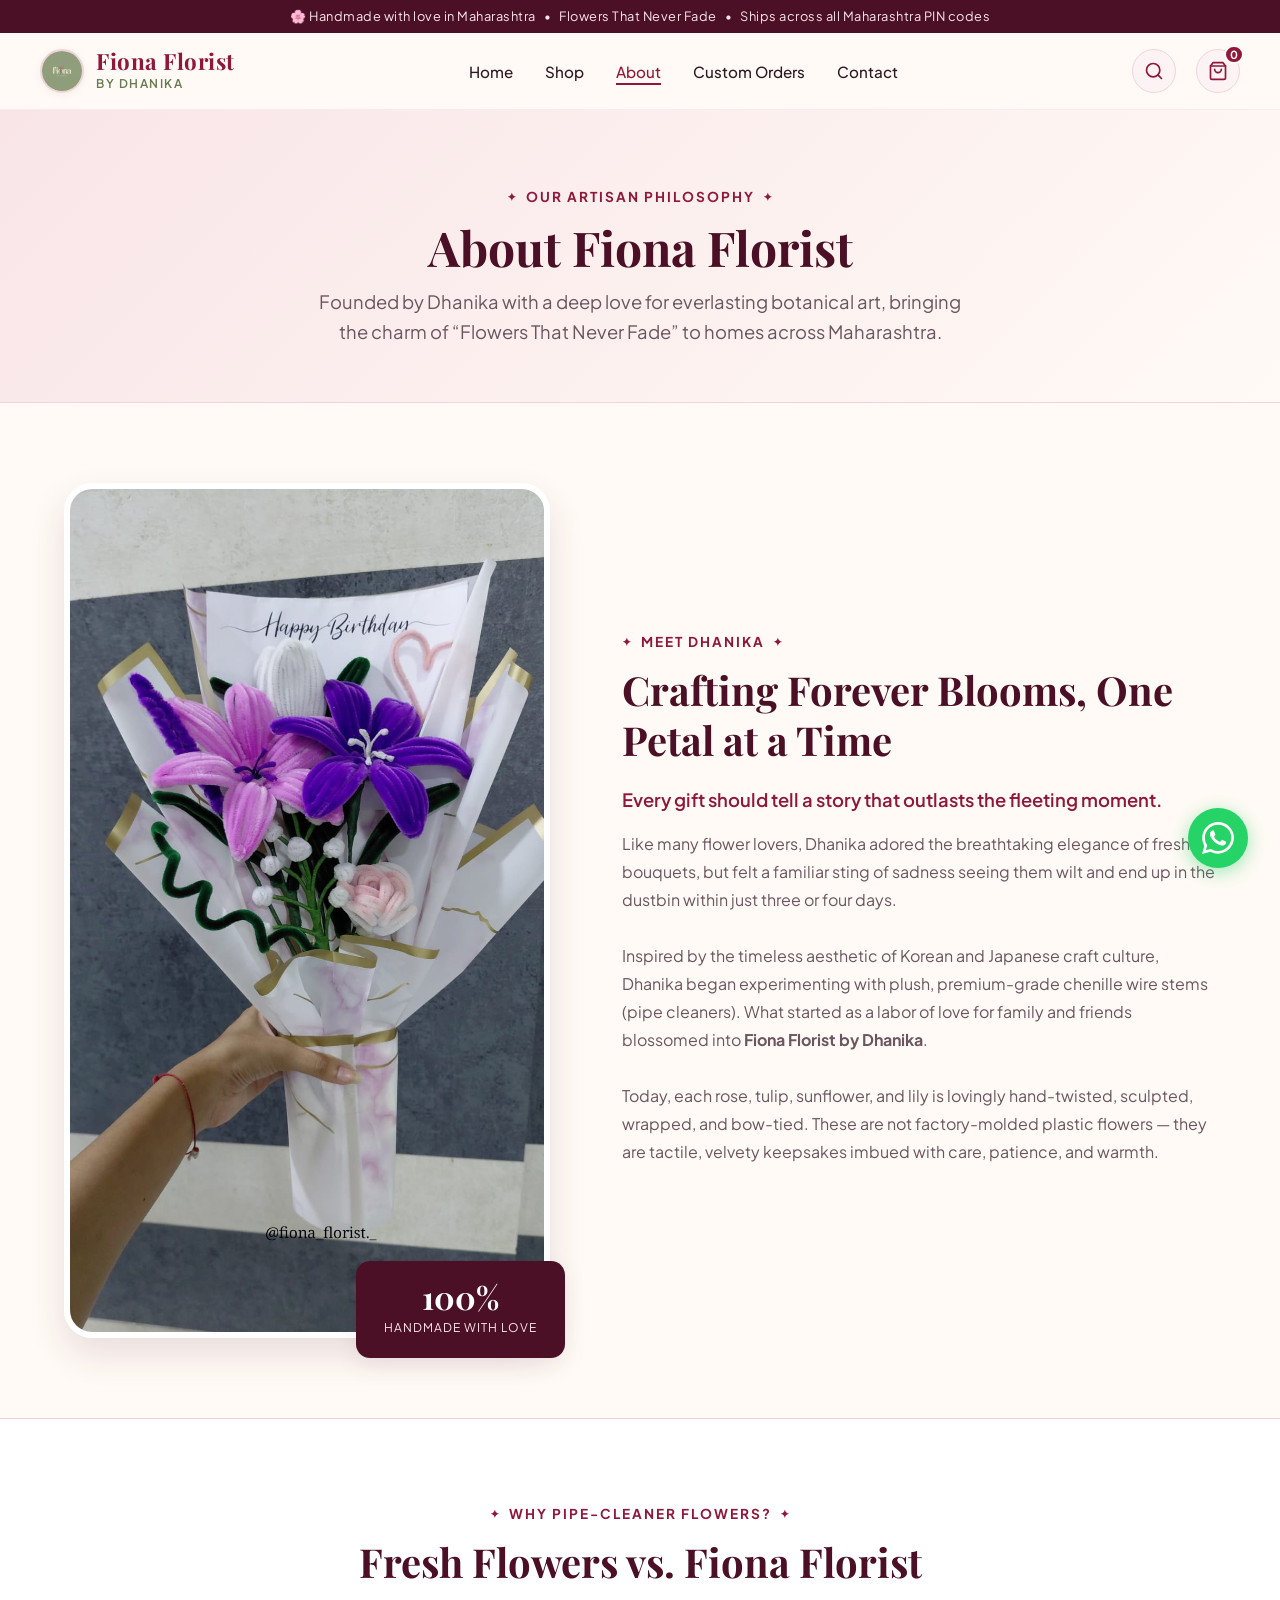
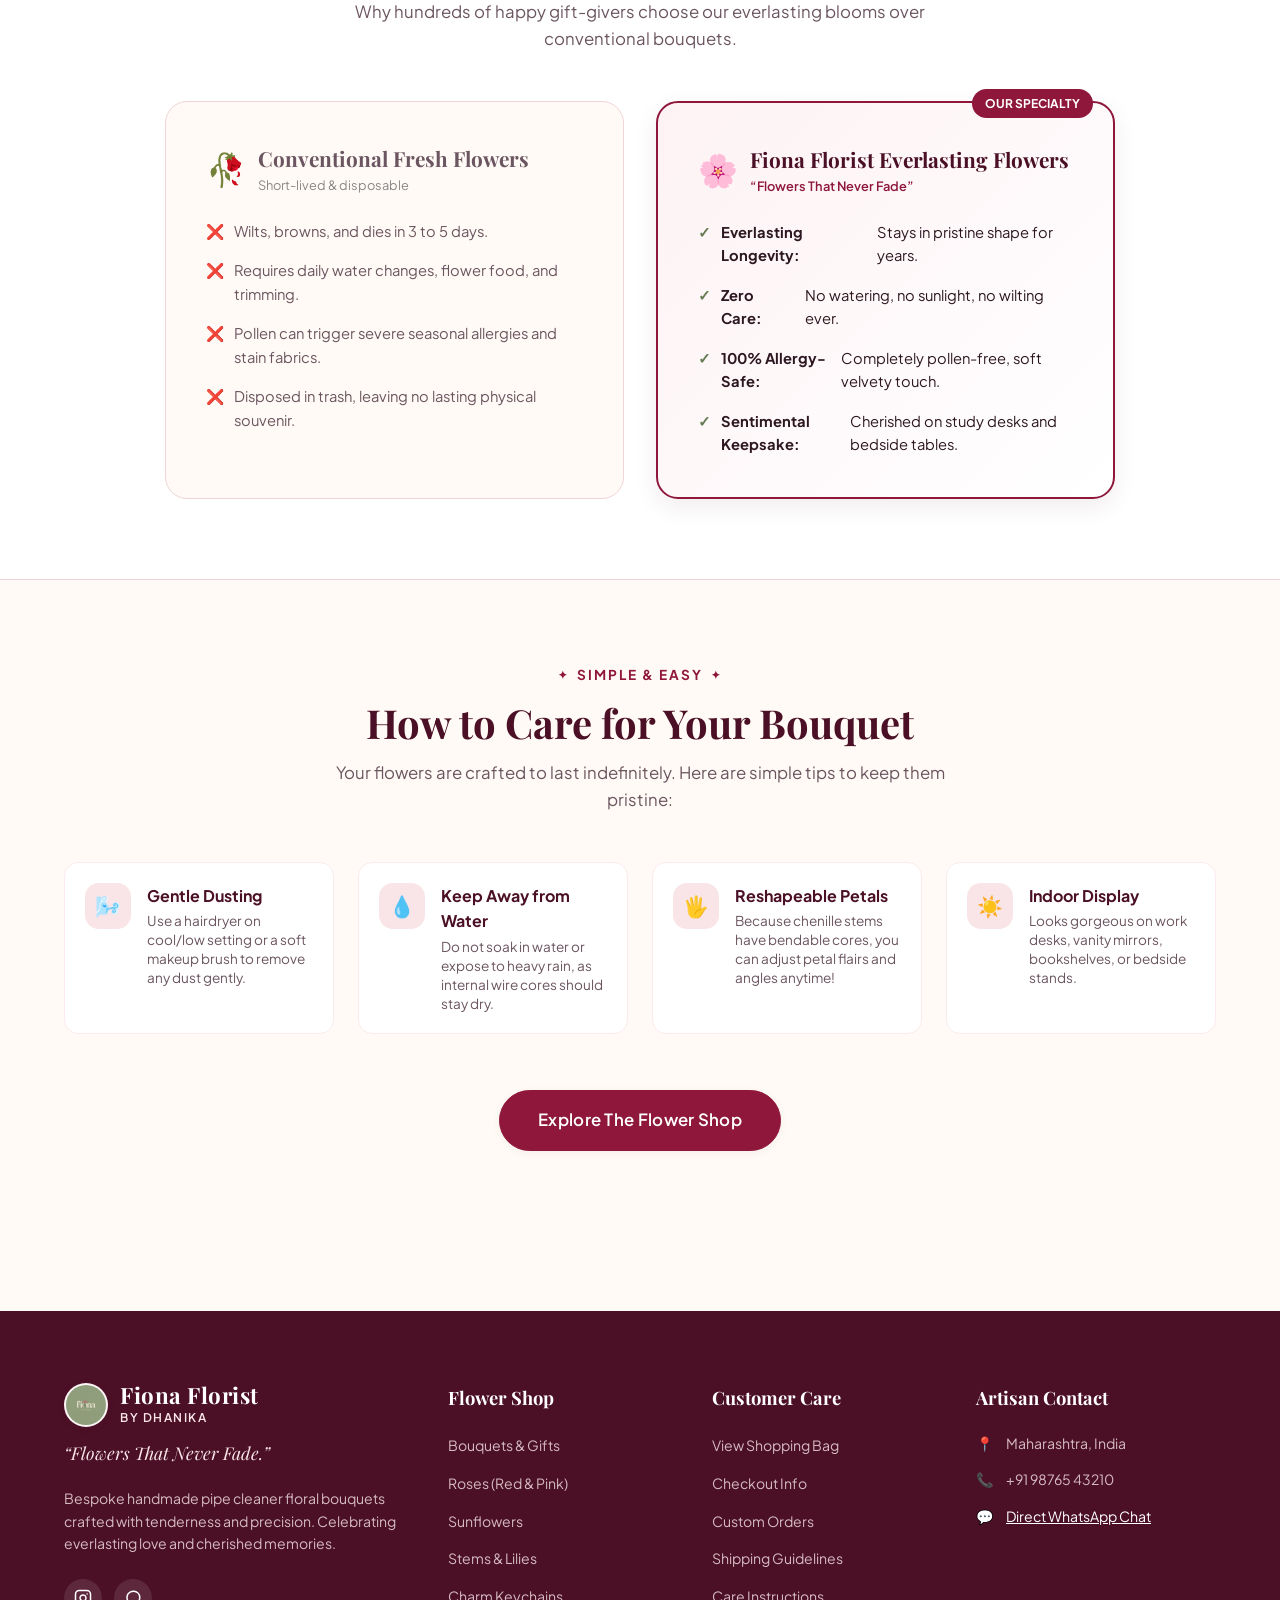
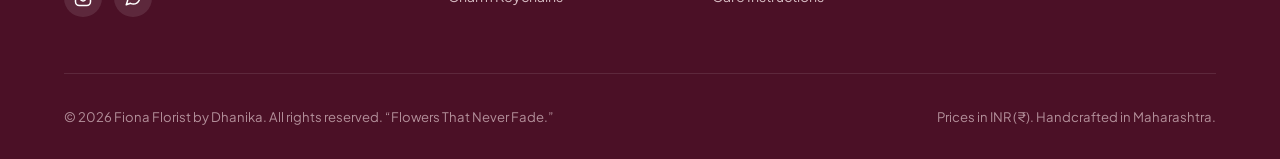
==== about.html @ 1ec7aa3e "first commit" ====
<!DOCTYPE html>
<html lang="en">
<head>
  <meta charset="UTF-8">
  <meta name="viewport" content="width=device-width, initial-scale=1.0">
  <title>About Fiona Florist by Dhanika — “Flowers That Never Fade”</title>
  <meta name="description" content="Discover the story of Dhanika and Fiona Florist. Handcrafting everlasting pipe-cleaner flowers and bouquets with love and artisanal care in Maharashtra.">
  <link rel="stylesheet" href="css/style.css">
  <link rel="stylesheet" href="css/responsive.css">
  <link rel="icon" type="image/jpeg" href="assets/logo/logo.jpeg">
</head>
<body>

  <!-- Top Announcement Bar -->
  <div class="top-announcement">
    <span>🌸 Handmade with love in Maharashtra</span>
    <span>•</span>
    <span>Flowers That Never Fade</span>
    <span>•</span>
    <span>Ships across all Maharashtra PIN codes</span>
  </div>

  <!-- Navbar -->
  <header class="navbar-wrapper">
    <div class="container navbar">
      <a href="index.html" class="logo">
        <img src="assets/logo/logo.jpeg" alt="Fiona Florist by Dhanika Logo" class="logo-img">
        <div class="logo-text">
          <span class="brand-name">Fiona Florist</span>
          <span class="brand-by">by Dhanika</span>
        </div>
      </a>

      <!-- Desktop Nav Links -->
      <nav>
        <ul class="nav-links">
          <li><a href="index.html" class="nav-link">Home</a></li>
          <li><a href="shop.html" class="nav-link">Shop</a></li>
          <li><a href="about.html" class="nav-link active">About</a></li>
          <li><a href="custom-order.html" class="nav-link">Custom Orders</a></li>
          <li><a href="contact.html" class="nav-link">Contact</a></li>
        </ul>
      </nav>

      <!-- Nav Actions -->
      <div class="nav-actions">
        <button type="button" class="icon-btn search-trigger-btn" aria-label="Search flowers">
          <svg width="20" height="20" viewBox="0 0 24 24" fill="none" stroke="currentColor" stroke-width="2" stroke-linecap="round" stroke-linejoin="round">
            <circle cx="11" cy="11" r="8"></circle>
            <line x1="21" y1="21" x2="16.65" y2="16.65"></line>
          </svg>
        </button>

        <a href="cart.html" class="icon-btn" aria-label="Shopping Cart">
          <svg width="20" height="20" viewBox="0 0 24 24" fill="none" stroke="currentColor" stroke-width="2" stroke-linecap="round" stroke-linejoin="round">
            <path d="M6 2L3 6v14a2 2 0 0 0 2 2h14a2 2 0 0 0 2-2V6l-3-4z"></path>
            <line x1="3" y1="6" x2="21" y2="6"></line>
            <path d="M16 10a4 4 0 0 1-8 0"></path>
          </svg>
          <span class="cart-count">0</span>
        </a>

        <button type="button" class="hamburger-btn" aria-label="Toggle navigation menu">
          <span></span>
          <span></span>
          <span></span>
        </button>
      </div>
    </div>
  </header>

  <!-- Mobile Nav Drawer -->
  <div class="mobile-nav-backdrop"></div>
  <aside class="mobile-nav">
    <div class="mobile-nav-header">
      <div class="logo">
        <img src="assets/logo/logo.jpeg" alt="Fiona Florist by Dhanika Logo" class="logo-img">
        <div class="logo-text">
          <span class="brand-name">Fiona Florist</span>
          <span class="brand-by">by Dhanika</span>
        </div>
      </div>
      <button type="button" class="close-mobile-nav" style="font-size: 1.8rem; color: var(--color-burgundy);">&times;</button>
    </div>
    <ul class="mobile-nav-links">
      <li><a href="index.html">Home</a></li>
      <li><a href="shop.html">Flower Shop</a></li>
      <li><a href="about.html" class="active">About Dhanika</a></li>
      <li><a href="custom-order.html">Custom Orders</a></li>
      <li><a href="contact.html">Contact & FAQ</a></li>
      <li><a href="cart.html">Shopping Bag (<span class="cart-count">0</span>)</a></li>
    </ul>
    <div style="margin-top: auto; padding-top: 1.5rem; border-top: 1px solid var(--color-border);">
      <button class="btn btn-whatsapp trigger-whatsapp-btn" style="width: 100%;">
        Chat on WhatsApp
      </button>
    </div>
  </aside>

  <!-- Search Modal -->
  <div class="search-modal">
    <div class="search-modal-box">
      <div class="search-modal-header">
        <h3 class="heading-tertiary">Search Fiona Florist</h3>
        <button type="button" class="close-modal-btn">&times;</button>
      </div>
      <div class="search-box" style="max-width: 100%;">
        <svg class="search-icon" width="18" height="18" viewBox="0 0 24 24" fill="none" stroke="currentColor" stroke-width="2" stroke-linecap="round" stroke-linejoin="round">
          <circle cx="11" cy="11" r="8"></circle>
          <line x1="21" y1="21" x2="16.65" y2="16.65"></line>
        </svg>
        <input type="text" class="search-modal-input" placeholder="Type flower name (e.g., Rose, Tulip, Sunflower) and press Enter...">
      </div>
    </div>
  </div>

  <!-- About Hero Banner -->
  <section style="background: linear-gradient(135deg, var(--color-blush-pink) 0%, var(--color-cream) 100%); padding: 4.5rem 0 3.5rem; border-bottom: 1px solid var(--color-border);">
    <div class="container text-center">
      <span class="subheading">Our Artisan Philosophy</span>
      <h1 class="heading-primary" style="font-size: 3rem; margin-bottom: 0.75rem;">About Fiona Florist</h1>
      <p class="text-muted" style="max-width: 650px; margin: 0 auto; font-size: 1.15rem;">
        Founded by Dhanika with a deep love for everlasting botanical art, bringing the charm of “Flowers That Never Fade” to homes across Maharashtra.
      </p>
    </div>
  </section>

  <!-- Story & Mission Section -->
  <section style="padding: 5rem 0;">
    <div class="container">
      <div class="about-grid">
        <div class="about-image-wrapper">
          <div class="about-image">
            <img src="assets/images/birthday%20quaoutes%20500.jpeg" alt="Dhanika crafting handmade keepsake floral bouquet" width="550" height="450">
          </div>
          <div class="about-badge">
            <span class="number">100%</span>
            <span class="label">Handmade with Love</span>
          </div>
        </div>

        <div class="about-content">
          <span class="subheading">Meet Dhanika</span>
          <h2 class="heading-secondary">Crafting Forever Blooms, One Petal at a Time</h2>
          <p class="about-lead">
            Every gift should tell a story that outlasts the fleeting moment.
          </p>
          <p class="about-text">
            Like many flower lovers, Dhanika adored the breathtaking elegance of fresh bouquets, but felt a familiar sting of sadness seeing them wilt and end up in the dustbin within just three or four days. 
          </p>
          <p class="about-text">
            Inspired by the timeless aesthetic of Korean and Japanese craft culture, Dhanika began experimenting with plush, premium-grade chenille wire stems (pipe cleaners). What started as a labor of love for family and friends blossomed into <strong>Fiona Florist by Dhanika</strong>.
          </p>
          <p class="about-text">
            Today, each rose, tulip, sunflower, and lily is lovingly hand-twisted, sculpted, wrapped, and bow-tied. These are not factory-molded plastic flowers — they are tactile, velvety keepsakes imbued with care, patience, and warmth.
          </p>
        </div>
      </div>
    </div>
  </section>

  <!-- Comparison Section: Fresh Flowers vs Fiona Florist -->
  <section style="padding: 5rem 0; background-color: var(--color-white); border-top: 1px solid var(--color-border); border-bottom: 1px solid var(--color-border);">
    <div class="container">
      <div class="section-header">
        <span class="subheading">Why Pipe-Cleaner Flowers?</span>
        <h2 class="heading-secondary">Fresh Flowers vs. Fiona Florist</h2>
        <p>Why hundreds of happy gift-givers choose our everlasting blooms over conventional bouquets.</p>
      </div>

      <div style="display: grid; grid-template-columns: repeat(auto-fit, minmax(320px, 1fr)); gap: 2rem; max-width: 950px; margin: 0 auto;">
        
        <!-- Conventional Fresh Flowers Card -->
        <div style="background-color: var(--color-cream); border-radius: var(--radius-lg); padding: 2.5rem; border: 1px solid var(--color-border);">
          <div style="display: flex; align-items: center; gap: 0.75rem; margin-bottom: 1.5rem;">
            <span style="font-size: 2rem;">🥀</span>
            <div>
              <h3 style="font-family: var(--font-heading); font-size: 1.3rem; color: var(--color-text-muted);">Conventional Fresh Flowers</h3>
              <p style="font-size: 0.8rem; color: #888;">Short-lived & disposable</p>
            </div>
          </div>
          <ul style="list-style: none; display: flex; flex-direction: column; gap: 1rem; font-size: 0.92rem; color: var(--color-text-muted);">
            <li style="display: flex; gap: 0.6rem;"><span>❌</span> Wilts, browns, and dies in 3 to 5 days.</li>
            <li style="display: flex; gap: 0.6rem;"><span>❌</span> Requires daily water changes, flower food, and trimming.</li>
            <li style="display: flex; gap: 0.6rem;"><span>❌</span> Pollen can trigger severe seasonal allergies and stain fabrics.</li>
            <li style="display: flex; gap: 0.6rem;"><span>❌</span> Disposed in trash, leaving no lasting physical souvenir.</li>
          </ul>
        </div>

        <!-- Fiona Florist Everlasting Flowers Card -->
        <div style="background: linear-gradient(135deg, var(--color-blush-pink-light) 0%, var(--color-white) 100%); border-radius: var(--radius-lg); padding: 2.5rem; border: 2px solid var(--color-burgundy); box-shadow: var(--shadow-md); position: relative;">
          <span style="position: absolute; top: -14px; right: 20px; background-color: var(--color-burgundy); color: var(--color-white); font-size: 0.75rem; font-weight: 700; padding: 0.3rem 0.8rem; border-radius: var(--radius-full); text-transform: uppercase;">Our Specialty</span>
          <div style="display: flex; align-items: center; gap: 0.75rem; margin-bottom: 1.5rem;">
            <span style="font-size: 2rem;">🌸</span>
            <div>
              <h3 style="font-family: var(--font-heading); font-size: 1.3rem; color: var(--color-deep-burgundy);">Fiona Florist Everlasting Flowers</h3>
              <p style="font-size: 0.8rem; color: var(--color-burgundy); font-weight: 600;">“Flowers That Never Fade”</p>
            </div>
          </div>
          <ul style="list-style: none; display: flex; flex-direction: column; gap: 1rem; font-size: 0.92rem; color: var(--color-text-main);">
            <li style="display: flex; gap: 0.6rem;"><span style="color: var(--color-floral-green); font-weight: 700;">✓</span> <strong>Everlasting Longevity:</strong> Stays in pristine shape for years.</li>
            <li style="display: flex; gap: 0.6rem;"><span style="color: var(--color-floral-green); font-weight: 700;">✓</span> <strong>Zero Care:</strong> No watering, no sunlight, no wilting ever.</li>
            <li style="display: flex; gap: 0.6rem;"><span style="color: var(--color-floral-green); font-weight: 700;">✓</span> <strong>100% Allergy-Safe:</strong> Completely pollen-free, soft velvety touch.</li>
            <li style="display: flex; gap: 0.6rem;"><span style="color: var(--color-floral-green); font-weight: 700;">✓</span> <strong>Sentimental Keepsake:</strong> Cherished on study desks and bedside tables.</li>
          </ul>
        </div>

      </div>
    </div>
  </section>

  <!-- Care Instructions -->
  <section style="padding: 5rem 0; background-color: var(--color-cream);">
    <div class="container">
      <div class="section-header">
        <span class="subheading">Simple & Easy</span>
        <h2 class="heading-secondary">How to Care for Your Bouquet</h2>
        <p>Your flowers are crafted to last indefinitely. Here are simple tips to keep them pristine:</p>
      </div>

      <div class="features-grid">
        <div class="feature-box" style="background-color: var(--color-white);">
          <div class="feature-icon-wrapper">🌬️</div>
          <div class="feature-info">
            <h4>Gentle Dusting</h4>
            <p>Use a hairdryer on cool/low setting or a soft makeup brush to remove any dust gently.</p>
          </div>
        </div>
        <div class="feature-box" style="background-color: var(--color-white);">
          <div class="feature-icon-wrapper">💧</div>
          <div class="feature-info">
            <h4>Keep Away from Water</h4>
            <p>Do not soak in water or expose to heavy rain, as internal wire cores should stay dry.</p>
          </div>
        </div>
        <div class="feature-box" style="background-color: var(--color-white);">
          <div class="feature-icon-wrapper">🖐️</div>
          <div class="feature-info">
            <h4>Reshapeable Petals</h4>
            <p>Because chenille stems have bendable cores, you can adjust petal flairs and angles anytime!</p>
          </div>
        </div>
        <div class="feature-box" style="background-color: var(--color-white);">
          <div class="feature-icon-wrapper">☀️</div>
          <div class="feature-info">
            <h4>Indoor Display</h4>
            <p>Looks gorgeous on work desks, vanity mirrors, bookshelves, or bedside stands.</p>
          </div>
        </div>
      </div>

      <div style="text-align: center; margin-top: 3.5rem;">
        <a href="shop.html" class="btn btn-primary btn-lg">
          Explore The Flower Shop
        </a>
      </div>
    </div>
  </section>

  <!-- Back to top button -->
  <button type="button" class="back-to-top" aria-label="Back to top">
    <svg width="20" height="20" viewBox="0 0 24 24" fill="none" stroke="currentColor" stroke-width="2.5" stroke-linecap="round" stroke-linejoin="round">
      <polyline points="18 15 12 9 6 15"></polyline>
    </svg>
  </button>

  <!-- Footer -->
  <footer class="footer">
    <div class="container">
      <div class="footer-grid">
        <div class="footer-brand">
          <a href="index.html" class="logo">
            <img src="assets/logo/logo.jpeg" alt="Fiona Florist by Dhanika Logo" class="logo-img logo-img-footer">
            <div class="logo-text">
              <span class="brand-name">Fiona Florist</span>
              <span class="brand-by" style="color: var(--color-blush-pink);">by Dhanika</span>
            </div>
          </a>
          <p class="footer-tagline">“Flowers That Never Fade.”</p>
          <p class="footer-about">
            Bespoke handmade pipe cleaner floral bouquets crafted with tenderness and precision. Celebrating everlasting love and cherished memories.
          </p>
          <div class="social-links">
            <a href="https://www.instagram.com/fiona_florist._?psln=YWNibWF6cTd3ajV5" target="_blank" rel="noopener noreferrer" class="social-icon-btn" aria-label="Instagram">
              <svg width="18" height="18" viewBox="0 0 24 24" fill="none" stroke="currentColor" stroke-width="2" stroke-linecap="round" stroke-linejoin="round">
                <rect x="2" y="2" width="20" height="20" rx="5" ry="5"></rect>
                <path d="M16 11.37A4 4 0 1 1 12.63 8 4 4 0 0 1 16 11.37z"></path>
                <line x1="17.5" y1="6.5" x2="17.51" y2="6.5"></line>
              </svg>
            </a>
            <a href="https://whatsapp.com" target="_blank" rel="noopener noreferrer" class="social-icon-btn trigger-whatsapp-btn" aria-label="WhatsApp">
              <svg width="18" height="18" viewBox="0 0 24 24" fill="none" stroke="currentColor" stroke-width="2" stroke-linecap="round" stroke-linejoin="round">
                <path d="M21 11.5a8.38 8.38 0 0 1-.9 3.8 8.5 8.5 0 0 1-7.6 4.7 8.38 8.38 0 0 1-3.8-.9L3 21l1.9-5.7a8.38 8.38 0 0 1-.9-3.8 8.5 8.5 0 0 1 4.7-7.6 8.38 8.38 0 0 1 3.8-.9h.5a8.48 8.48 0 0 1 8 8v.5z"></path>
              </svg>
            </a>
          </div>
        </div>

        <div>
          <h4 class="footer-heading">Flower Shop</h4>
          <ul class="footer-links">
            <li><a href="shop.html?category=bouquets">Bouquets & Gifts</a></li>
            <li><a href="shop.html?category=roses">Roses (Red & Pink)</a></li>
            <li><a href="shop.html?category=sunflowers">Sunflowers</a></li>
            <li><a href="shop.html?category=flowers">Stems & Lilies</a></li>
            <li><a href="shop.html?category=keychains">Charm Keychains</a></li>
          </ul>
        </div>

        <div>
          <h4 class="footer-heading">Customer Care</h4>
          <ul class="footer-links">
            <li><a href="cart.html">View Shopping Bag</a></li>
            <li><a href="checkout.html">Checkout Info</a></li>
            <li><a href="custom-order.html">Custom Orders</a></li>
            <li><a href="contact.html">Shipping Guidelines</a></li>
            <li><a href="about.html">Care Instructions</a></li>
          </ul>
        </div>

        <div>
          <h4 class="footer-heading">Artisan Contact</h4>
          <div class="footer-contact-item">
            <span>📍</span>
            <span>Maharashtra, India</span>
          </div>
          <div class="footer-contact-item">
            <span>📞</span>
            <span>+91 98765 43210</span>
          </div>
          <div class="footer-contact-item">
            <span>💬</span>
            <a href="#" class="trigger-whatsapp-btn" style="color: var(--color-white); text-decoration: underline;">Direct WhatsApp Chat</a>
          </div>
        </div>
      </div>

      <div class="footer-bottom">
        <p>&copy; 2026 Fiona Florist by Dhanika. All rights reserved. “Flowers That Never Fade.”</p>
        <p>Prices in INR (₹). Handcrafted in Maharashtra.</p>
      </div>
    </div>
  </footer>

  <!-- Scripts -->
  <script src="js/products.js"></script>
  <script src="js/main.js"></script>
</body>
</html>
---- css/style.css ----
/* ==========================================================================
   FIONA FLORIST BY DHANIKA — MODERN FLORAL DESIGN SYSTEM
   Tagline: "Flowers That Never Fade"
   Color Palette:
   - Burgundy: #8F173C
   - Deep Burgundy: #4B1026
   - Blush Pink: #F9E5E8
   - Light Pink: #FFF4F4
   - Cream: #FFFAF5
   - Floral Green: #667B52
   - White: #FFFFFF
   ========================================================================== */

@import url('https://fonts.googleapis.com/css2?family=Playfair+Display:ital,wght@0,400;0,600;0,700;1,400&family=Plus+Jakarta+Sans:wght@300;400;500;600;700&display=swap');

:root {
  --color-burgundy: #8F173C;
  --color-deep-burgundy: #4B1026;
  --color-burgundy-hover: #751230;
  --color-blush-pink: #F9E5E8;
  --color-blush-pink-light: #FDF2F4;
  --color-light-pink: #FFF4F4;
  --color-cream: #FFFAF5;
  --color-floral-green: #667B52;
  --color-floral-green-dark: #4F613E;
  --color-white: #FFFFFF;
  --color-text-main: #2D1822;
  --color-text-muted: #6B5560;
  --color-border: #F1D4DA;
  --color-border-light: #FBEBED;
  --color-gold: #D4AF37;
  
  --font-heading: 'Playfair Display', Georgia, serif;
  --font-body: 'Plus Jakarta Sans', -apple-system, BlinkMacSystemFont, 'Segoe UI', Roboto, sans-serif;
  
  --shadow-sm: 0 2px 8px rgba(75, 16, 38, 0.05);
  --shadow-md: 0 8px 24px rgba(75, 16, 38, 0.08);
  --shadow-lg: 0 16px 36px rgba(75, 16, 38, 0.12);
  --shadow-hover: 0 20px 40px rgba(143, 23, 60, 0.16);

  --radius-sm: 8px;
  --radius-md: 14px;
  --radius-lg: 22px;
  --radius-full: 9999px;

  --transition: all 0.3s cubic-bezier(0.25, 0.8, 0.25, 1);
  --container-max: 1200px;
}

/* Base Resets */
*, *::before, *::after {
  box-sizing: border-box;
  margin: 0;
  padding: 0;
}

html {
  scroll-behavior: smooth;
  font-size: 16px;
}

body {
  font-family: var(--font-body);
  background-color: var(--color-cream);
  color: var(--color-text-main);
  line-height: 1.6;
  overflow-x: hidden;
  -webkit-font-smoothing: antialiased;
  /* Safe area insets for iPhone notch / Dynamic Island */
  padding-left: env(safe-area-inset-left);
  padding-right: env(safe-area-inset-right);
}

a {
  color: inherit;
  text-decoration: none;
  transition: var(--transition);
}

button {
  font-family: inherit;
  cursor: pointer;
  border: none;
  background: none;
  transition: var(--transition);
  touch-action: manipulation; /* Remove 300ms tap delay on mobile */
}

img {
  max-width: 100%;
  height: auto;
  display: block;
}

input, select, textarea {
  font-family: inherit;
  font-size: 1rem;
  /* Prevent iOS from zooming in when focusing an input with font-size < 16px */
  font-size: max(16px, 1rem);
}

/* Container */
.container {
  width: 100%;
  max-width: var(--container-max);
  margin: 0 auto;
  padding: 0 1.5rem;
}

/* Typography Utilities */
.heading-primary {
  font-family: var(--font-heading);
  font-size: clamp(2.2rem, 5vw, 3.8rem);
  font-weight: 700;
  color: var(--color-deep-burgundy);
  line-height: 1.15;
  margin-bottom: 1rem;
}

.heading-secondary {
  font-family: var(--font-heading);
  font-size: clamp(1.8rem, 3.5vw, 2.5rem);
  font-weight: 700;
  color: var(--color-deep-burgundy);
  line-height: 1.25;
  margin-bottom: 0.75rem;
}

.heading-tertiary {
  font-family: var(--font-heading);
  font-size: 1.35rem;
  font-weight: 600;
  color: var(--color-deep-burgundy);
  margin-bottom: 0.5rem;
}

.subheading {
  display: inline-flex;
  align-items: center;
  gap: 0.5rem;
  font-size: 0.85rem;
  font-weight: 700;
  text-transform: uppercase;
  letter-spacing: 2px;
  color: var(--color-burgundy);
  margin-bottom: 0.75rem;
}

.subheading::before, .subheading::after {
  content: "✦";
  font-size: 0.7rem;
  color: var(--color-burgundy);
}

.text-muted {
  color: var(--color-text-muted);
}

.text-center {
  text-align: center;
}

/* Section Header Component */
.section-header {
  text-align: center;
  max-width: 650px;
  margin: 0 auto 3rem;
}

.section-header p {
  color: var(--color-text-muted);
  font-size: 1.05rem;
}

/* Buttons */
.btn {
  display: inline-flex;
  align-items: center;
  justify-content: center;
  gap: 0.6rem;
  padding: 0.85rem 1.85rem;
  border-radius: var(--radius-full);
  font-weight: 600;
  font-size: 0.95rem;
  letter-spacing: 0.3px;
  transition: var(--transition);
  text-align: center;
  box-shadow: var(--shadow-sm);
  text-decoration: none;
}

.btn-primary {
  background-color: var(--color-burgundy);
  color: var(--color-white);
  border: 1px solid var(--color-burgundy);
}

.btn-primary:hover {
  background-color: var(--color-deep-burgundy);
  border-color: var(--color-deep-burgundy);
  transform: translateY(-2px);
  box-shadow: var(--shadow-hover);
  color: var(--color-white);
}

.btn-secondary {
  background-color: var(--color-blush-pink);
  color: var(--color-burgundy);
  border: 1px solid var(--color-border);
}

.btn-secondary:hover {
  background-color: var(--color-burgundy);
  color: var(--color-white);
  transform: translateY(-2px);
  box-shadow: var(--shadow-md);
}

.btn-outline {
  background-color: transparent;
  color: var(--color-burgundy);
  border: 1.5px solid var(--color-burgundy);
}

.btn-outline:hover {
  background-color: var(--color-burgundy);
  color: var(--color-white);
  transform: translateY(-2px);
}

.btn-whatsapp {
  background-color: #25D366;
  color: #FFFFFF;
  font-weight: 600;
  box-shadow: 0 4px 15px rgba(37, 211, 102, 0.3);
}

.btn-whatsapp:hover {
  background-color: #1EBE5D;
  transform: translateY(-2px);
  box-shadow: 0 8px 25px rgba(37, 211, 102, 0.4);
  color: #FFFFFF;
}

.btn-sm {
  padding: 0.5rem 1.1rem;
  font-size: 0.85rem;
}

.btn-lg {
  padding: 1rem 2.4rem;
  font-size: 1.05rem;
}

/* Navigation Bar */
.navbar-wrapper {
  position: sticky;
  top: 0;
  z-index: 1000;
  background-color: rgba(255, 250, 245, 0.95);
  backdrop-filter: blur(12px);
  -webkit-backdrop-filter: blur(12px);
  border-bottom: 1px solid var(--color-border-light);
  transition: var(--transition);
}

.top-announcement {
  background-color: var(--color-deep-burgundy);
  color: var(--color-blush-pink);
  font-size: 0.8rem;
  text-align: center;
  padding: 0.4rem 1rem;
  letter-spacing: 0.5px;
  display: flex;
  align-items: center;
  justify-content: center;
  gap: 0.5rem;
}

.navbar {
  display: flex;
  align-items: center;
  justify-content: space-between;
  padding: 1rem 0;
}

.logo {
  display: flex;
  align-items: center;
  gap: 0.75rem;
  text-decoration: none;
}

.logo-icon {
  width: 44px;
  height: 44px;
  background: linear-gradient(135deg, var(--color-burgundy), var(--color-deep-burgundy));
  border-radius: var(--radius-full);
  display: flex;
  align-items: center;
  justify-content: center;
  color: var(--color-white);
  box-shadow: var(--shadow-sm);
  flex-shrink: 0;
}

.logo-img {
  width: 44px;
  height: 44px;
  border-radius: var(--radius-full);
  object-fit: cover;
  box-shadow: var(--shadow-sm);
  border: 2px solid var(--color-border);
  flex-shrink: 0;
  transition: var(--transition);
  display: block;
}

.logo:hover .logo-img {
  transform: rotate(5deg) scale(1.06);
  border-color: var(--color-burgundy);
  box-shadow: var(--shadow-md);
}

.logo-img-footer {
  border-color: rgba(249, 229, 232, 0.4);
  background-color: var(--color-white);
}

.logo-text {
  display: flex;
  flex-direction: column;
}

.brand-name {
  font-family: var(--font-heading);
  font-size: 1.4rem;
  font-weight: 700;
  color: var(--color-burgundy);
  letter-spacing: 0.5px;
  line-height: 1.1;
}

.brand-by {
  font-size: 0.75rem;
  text-transform: uppercase;
  letter-spacing: 1.5px;
  color: var(--color-floral-green);
  font-weight: 600;
}

.nav-links {
  display: flex;
  align-items: center;
  gap: 2rem;
  list-style: none;
}

.nav-link {
  font-weight: 500;
  font-size: 0.95rem;
  color: var(--color-text-main);
  position: relative;
  padding: 0.3rem 0;
}

.nav-link::after {
  content: '';
  position: absolute;
  bottom: 0;
  left: 0;
  width: 0;
  height: 2px;
  background-color: var(--color-burgundy);
  transition: var(--transition);
}

.nav-link:hover, .nav-link.active {
  color: var(--color-burgundy);
}

.nav-link:hover::after, .nav-link.active::after {
  width: 100%;
}

.nav-actions {
  display: flex;
  align-items: center;
  gap: 1.25rem;
}

.icon-btn {
  position: relative;
  width: 44px; /* Minimum 44px touch target */
  height: 44px;
  border-radius: var(--radius-full);
  display: flex;
  align-items: center;
  justify-content: center;
  background-color: var(--color-blush-pink-light);
  color: var(--color-burgundy);
  border: 1px solid var(--color-border);
  transition: var(--transition);
  touch-action: manipulation;
}

.icon-btn:hover {
  background-color: var(--color-burgundy);
  color: var(--color-white);
  transform: translateY(-2px);
}

.cart-count {
  position: absolute;
  top: -5px;
  right: -5px;
  background-color: var(--color-burgundy);
  color: var(--color-white);
  font-size: 0.7rem;
  font-weight: 700;
  min-width: 19px;
  height: 19px;
  border-radius: var(--radius-full);
  display: flex;
  align-items: center;
  justify-content: center;
  padding: 0 4px;
  border: 2px solid var(--color-cream);
  transition: transform 0.2s cubic-bezier(0.175, 0.885, 0.32, 1.275);
}

.hamburger-btn {
  display: none;
  flex-direction: column;
  justify-content: center;
  gap: 5px;
  width: 40px;
  height: 40px;
  border-radius: var(--radius-sm);
  background-color: var(--color-blush-pink-light);
  border: 1px solid var(--color-border);
  padding: 8px;
}

.hamburger-btn span {
  display: block;
  height: 2px;
  width: 100%;
  background-color: var(--color-burgundy);
  border-radius: 2px;
  transition: var(--transition);
}

.hamburger-btn.active span:nth-child(1) {
  transform: translateY(7px) rotate(45deg);
}

.hamburger-btn.active span:nth-child(2) {
  opacity: 0;
}

.hamburger-btn.active span:nth-child(3) {
  transform: translateY(-7px) rotate(-45deg);
}

/* Mobile Nav Drawer */
.mobile-nav {
  position: fixed;
  top: 0;
  right: -100%;
  width: 80%;
  max-width: 340px;
  height: 100vh;
  background-color: var(--color-cream);
  z-index: 1050;
  padding: 2rem 1.5rem;
  box-shadow: -5px 0 25px rgba(0, 0, 0, 0.15);
  display: flex;
  flex-direction: column;
  transition: right 0.35s cubic-bezier(0.4, 0, 0.2, 1);
}

.mobile-nav.open {
  right: 0;
}

.mobile-nav-backdrop {
  position: fixed;
  inset: 0;
  background: rgba(43, 16, 26, 0.5);
  backdrop-filter: blur(4px);
  z-index: 1040;
  opacity: 0;
  pointer-events: none;
  transition: opacity 0.3s ease;
}

.mobile-nav-backdrop.open {
  opacity: 1;
  pointer-events: auto;
}

.mobile-nav-header {
  display: flex;
  align-items: center;
  justify-content: space-between;
  margin-bottom: 2rem;
  padding-bottom: 1rem;
  border-bottom: 1px solid var(--color-border);
}

.mobile-nav-links {
  list-style: none;
  display: flex;
  flex-direction: column;
  gap: 1.25rem;
}

.mobile-nav-links a {
  font-size: 1.15rem;
  font-weight: 600;
  color: var(--color-text-main);
  display: block;
  padding: 0.4rem 0;
}

.mobile-nav-links a:hover, .mobile-nav-links a.active {
  color: var(--color-burgundy);
  transform: translateX(5px);
}

/* Hero Section */
.hero {
  position: relative;
  padding: 4.5rem 0 5.5rem;
  background: radial-gradient(circle at 10% 20%, rgba(249, 229, 232, 0.8) 0%, rgba(255, 250, 245, 0.95) 90%);
  overflow: hidden;
}

.hero-pattern {
  position: absolute;
  inset: 0;
  opacity: 0.4;
  background-image: radial-gradient(var(--color-border) 1px, transparent 1px);
  background-size: 28px 28px;
  pointer-events: none;
}

.hero-grid {
  display: grid;
  grid-template-columns: 1.15fr 0.85fr;
  align-items: center;
  gap: 4rem;
  position: relative;
  z-index: 1;
}

.hero-badge {
  display: inline-flex;
  align-items: center;
  gap: 0.5rem;
  background-color: var(--color-blush-pink);
  color: var(--color-burgundy);
  border: 1px solid var(--color-border);
  padding: 0.45rem 1.2rem;
  border-radius: var(--radius-full);
  font-size: 0.85rem;
  font-weight: 700;
  letter-spacing: 0.5px;
  margin-bottom: 1.25rem;
  box-shadow: var(--shadow-sm);
}

.hero-title {
  margin-bottom: 1.25rem;
}

.hero-title .highlight {
  color: var(--color-burgundy);
  font-style: italic;
  position: relative;
  display: inline-block;
}

.hero-description {
  font-size: 1.15rem;
  color: var(--color-text-muted);
  margin-bottom: 2rem;
  max-width: 540px;
  line-height: 1.7;
}

.hero-cta {
  display: flex;
  flex-wrap: wrap;
  align-items: center;
  gap: 1rem;
  margin-bottom: 2.5rem;
}

.hero-perks {
  display: flex;
  align-items: center;
  gap: 2rem;
  padding-top: 1.5rem;
  border-top: 1px solid var(--color-border);
}

.perk-item {
  display: flex;
  align-items: center;
  gap: 0.6rem;
  font-size: 0.9rem;
  font-weight: 600;
  color: var(--color-text-main);
}

.perk-icon {
  color: var(--color-floral-green);
  font-size: 1.2rem;
}

.hero-image-container {
  position: relative;
  display: flex;
  justify-content: center;
}

.hero-image-wrapper {
  position: relative;
  width: 100%;
  max-width: 480px;
  border-radius: 36px;
  overflow: hidden;
  box-shadow: 0 25px 60px rgba(75, 16, 38, 0.18);
  border: 8px solid var(--color-white);
  transition: transform 0.5s ease;
}

.hero-image-wrapper:hover {
  transform: translateY(-6px) scale(1.01);
}

.hero-image-wrapper img {
  width: 100%;
  height: auto;
  object-fit: cover;
  display: block;
}

.hero-floating-card {
  position: absolute;
  background-color: rgba(255, 255, 255, 0.95);
  backdrop-filter: blur(8px);
  padding: 1rem 1.4rem;
  border-radius: var(--radius-md);
  box-shadow: var(--shadow-md);
  border: 1px solid var(--color-border-light);
  display: flex;
  align-items: center;
  gap: 0.85rem;
  animation: float 4s ease-in-out infinite alternate;
  z-index: 2;
}

.card-top-right {
  top: 8%;
  right: -20px;
}

.card-bottom-left {
  bottom: 8%;
  left: -20px;
  animation-delay: -2s;
}

@keyframes float {
  0% { transform: translateY(0); }
  100% { transform: translateY(-10px); }
}

.floating-icon {
  width: 38px;
  height: 38px;
  border-radius: var(--radius-full);
  background-color: var(--color-blush-pink);
  color: var(--color-burgundy);
  display: flex;
  align-items: center;
  justify-content: center;
  font-size: 1.1rem;
}

.floating-text h4 {
  font-size: 0.9rem;
  font-weight: 700;
  color: var(--color-deep-burgundy);
}

.floating-text p {
  font-size: 0.75rem;
  color: var(--color-text-muted);
}

/* Feature Highlights Grid */
.features-section {
  padding: 3.5rem 0;
  background-color: var(--color-white);
  border-bottom: 1px solid var(--color-border-light);
}

.features-grid {
  display: grid;
  grid-template-columns: repeat(4, 1fr);
  gap: 1.5rem;
}

.feature-box {
  display: flex;
  align-items: flex-start;
  gap: 1rem;
  padding: 1.25rem;
  border-radius: var(--radius-md);
  background: var(--color-cream);
  border: 1px solid var(--color-border-light);
  transition: var(--transition);
}

.feature-box:hover {
  transform: translateY(-4px);
  box-shadow: var(--shadow-sm);
  border-color: var(--color-border);
}

.feature-icon-wrapper {
  width: 46px;
  height: 46px;
  border-radius: var(--radius-md);
  background-color: var(--color-blush-pink);
  color: var(--color-burgundy);
  display: flex;
  align-items: center;
  justify-content: center;
  flex-shrink: 0;
  font-size: 1.3rem;
}

.feature-info h4 {
  font-size: 1rem;
  font-weight: 700;
  color: var(--color-deep-burgundy);
  margin-bottom: 0.2rem;
}

.feature-info p {
  font-size: 0.85rem;
  color: var(--color-text-muted);
  line-height: 1.4;
}

/* Product Catalog / Shop Section */
.shop-section {
  padding: 5rem 0;
}

/* Filters & Search Bar */
.shop-controls {
  display: flex;
  flex-direction: column;
  gap: 1.5rem;
  margin-bottom: 3rem;
  background-color: var(--color-white);
  padding: 1.5rem 2rem;
  border-radius: var(--radius-lg);
  box-shadow: var(--shadow-sm);
  border: 1px solid var(--color-border-light);
}

.search-and-sort {
  display: flex;
  align-items: center;
  justify-content: space-between;
  gap: 1rem;
  flex-wrap: wrap;
}

.search-box {
  position: relative;
  flex: 1;
  min-width: 260px;
  max-width: 450px;
}

.search-box input {
  width: 100%;
  padding: 0.75rem 1rem 0.75rem 2.8rem;
  border: 1px solid var(--color-border);
  border-radius: var(--radius-full);
  background-color: var(--color-cream);
  color: var(--color-text-main);
  outline: none;
  transition: var(--transition);
}

.search-box input:focus {
  border-color: var(--color-burgundy);
  box-shadow: 0 0 0 3px rgba(143, 23, 60, 0.1);
  background-color: var(--color-white);
}

.search-box .search-icon {
  position: absolute;
  left: 1rem;
  top: 50%;
  transform: translateY(-50%);
  color: var(--color-burgundy);
  pointer-events: none;
}

.category-tabs {
  display: flex;
  align-items: center;
  gap: 0.5rem;
  flex-wrap: wrap;
}

.filter-btn {
  padding: 0.55rem 1.25rem;
  border-radius: var(--radius-full);
  font-size: 0.9rem;
  font-weight: 600;
  color: var(--color-text-muted);
  background-color: var(--color-cream);
  border: 1px solid var(--color-border);
  cursor: pointer;
  transition: var(--transition);
}

.filter-btn:hover {
  color: var(--color-burgundy);
  border-color: var(--color-burgundy);
  background-color: var(--color-blush-pink-light);
}

.filter-btn.active {
  background-color: var(--color-burgundy);
  color: var(--color-white);
  border-color: var(--color-burgundy);
  box-shadow: 0 4px 12px rgba(143, 23, 60, 0.25);
}

/* Products Grid */
.products-grid {
  display: grid;
  grid-template-columns: repeat(auto-fill, minmax(270px, 1fr));
  gap: 2rem;
}

/* Product Card */
.product-card {
  background-color: var(--color-white);
  border-radius: var(--radius-lg);
  overflow: hidden;
  box-shadow: var(--shadow-sm);
  border: 1px solid var(--color-border-light);
  display: flex;
  flex-direction: column;
  transition: var(--transition);
  position: relative;
}

.product-card:hover {
  transform: translateY(-6px);
  box-shadow: var(--shadow-hover);
  border-color: var(--color-border);
}

.card-badge {
  position: absolute;
  top: 14px;
  left: 14px;
  background-color: var(--color-burgundy);
  color: var(--color-white);
  font-size: 0.72rem;
  font-weight: 700;
  padding: 0.3rem 0.75rem;
  border-radius: var(--radius-full);
  text-transform: uppercase;
  letter-spacing: 0.5px;
  z-index: 2;
  box-shadow: 0 2px 6px rgba(0,0,0,0.15);
}

.card-image-box {
  position: relative;
  width: 100%;
  padding-top: 100%; /* 1:1 Aspect Ratio */
  background-color: var(--color-blush-pink-light);
  overflow: hidden;
}

.card-image-box img {
  position: absolute;
  top: 0;
  left: 0;
  width: 100%;
  height: 100%;
  object-fit: cover;
  transition: transform 0.6s ease;
}

.product-card:hover .card-image-box img {
  transform: scale(1.06);
}

.card-content {
  padding: 1.5rem;
  display: flex;
  flex-direction: column;
  flex: 1;
}

.card-category {
  font-size: 0.75rem;
  font-weight: 700;
  text-transform: uppercase;
  color: var(--color-floral-green);
  letter-spacing: 1px;
  margin-bottom: 0.35rem;
}

.card-title {
  font-family: var(--font-heading);
  font-size: 1.25rem;
  font-weight: 700;
  color: var(--color-deep-burgundy);
  margin-bottom: 0.4rem;
  line-height: 1.3;
}

.card-description {
  font-size: 0.85rem;
  color: var(--color-text-muted);
  margin-bottom: 1rem;
  display: -webkit-box;
  -webkit-line-clamp: 2;
  -webkit-box-orient: vertical;
  overflow: hidden;
  line-height: 1.5;
}

/* Variant Selector (Single, Double, Triple) */
.variant-selector {
  margin-bottom: 1.25rem;
}

.variant-label {
  display: block;
  font-size: 0.75rem;
  font-weight: 600;
  color: var(--color-text-muted);
  text-transform: uppercase;
  letter-spacing: 0.5px;
  margin-bottom: 0.4rem;
}

.variant-options {
  display: grid;
  grid-template-columns: repeat(3, 1fr);
  gap: 0.4rem;
}

.variant-btn {
  padding: 0.4rem 0.2rem;
  border-radius: var(--radius-sm);
  border: 1px solid var(--color-border);
  background-color: var(--color-cream);
  font-size: 0.8rem;
  font-weight: 600;
  color: var(--color-text-main);
  text-align: center;
  cursor: pointer;
  transition: var(--transition);
}

.variant-btn:hover {
  border-color: var(--color-burgundy);
  background-color: var(--color-blush-pink-light);
}

.variant-btn.active {
  background-color: var(--color-burgundy);
  color: var(--color-white);
  border-color: var(--color-burgundy);
}

/* Pricing and Quantity */
.card-bottom {
  margin-top: auto;
  display: flex;
  flex-direction: column;
  gap: 0.9rem;
  padding-top: 0.8rem;
  border-top: 1px solid var(--color-border-light);
}

.price-quantity-row {
  display: flex;
  align-items: center;
  justify-content: space-between;
}

.product-price {
  font-family: var(--font-heading);
  font-size: 1.4rem;
  font-weight: 700;
  color: var(--color-burgundy);
}

.product-price-strike {
  font-size: 0.85rem;
  text-decoration: line-through;
  color: #A09096;
  margin-left: 0.3rem;
  font-weight: 400;
}

.qty-control {
  display: inline-flex;
  align-items: center;
  border: 1px solid var(--color-border);
  border-radius: var(--radius-full);
  background-color: var(--color-cream);
  padding: 0.15rem 0.3rem;
}

.qty-btn {
  width: 26px;
  height: 26px;
  border-radius: var(--radius-full);
  display: flex;
  align-items: center;
  justify-content: center;
  font-weight: 700;
  color: var(--color-burgundy);
  font-size: 1rem;
}

.qty-btn:hover {
  background-color: var(--color-blush-pink);
}

.qty-input {
  width: 32px;
  text-align: center;
  font-size: 0.85rem;
  font-weight: 600;
  border: none;
  background: transparent;
  color: var(--color-text-main);
  outline: none;
}

/* Add to Cart Button */
.btn-add-cart {
  width: 100%;
  padding: 0.75rem;
  background-color: var(--color-burgundy);
  color: var(--color-white);
  border-radius: var(--radius-full);
  font-size: 0.9rem;
  font-weight: 600;
  display: flex;
  align-items: center;
  justify-content: center;
  gap: 0.5rem;
  box-shadow: 0 4px 12px rgba(143, 23, 60, 0.2);
}

.btn-add-cart:hover {
  background-color: var(--color-deep-burgundy);
  transform: translateY(-2px);
  box-shadow: 0 6px 18px rgba(75, 16, 38, 0.3);
}

/* Empty State / No Results */
.no-results {
  grid-column: 1 / -1;
  text-align: center;
  padding: 4rem 1rem;
  background-color: var(--color-white);
  border-radius: var(--radius-lg);
  border: 1px dashed var(--color-border);
}

.no-results-icon {
  font-size: 3rem;
  color: var(--color-burgundy);
  margin-bottom: 1rem;
}

/* About Section */
.about-section {
  padding: 5.5rem 0;
  background: linear-gradient(180deg, var(--color-cream) 0%, var(--color-light-pink) 100%);
  position: relative;
}

.about-grid {
  display: grid;
  grid-template-columns: 0.9fr 1.1fr;
  align-items: center;
  gap: 4.5rem;
}

.about-image-wrapper {
  position: relative;
}

.about-image {
  border-radius: 28px;
  overflow: hidden;
  box-shadow: var(--shadow-lg);
  border: 6px solid var(--color-white);
}

.about-badge {
  position: absolute;
  bottom: -20px;
  right: -15px;
  background-color: var(--color-deep-burgundy);
  color: var(--color-blush-pink);
  padding: 1.25rem 1.75rem;
  border-radius: var(--radius-md);
  box-shadow: var(--shadow-md);
  text-align: center;
}

.about-badge .number {
  font-family: var(--font-heading);
  font-size: 2rem;
  font-weight: 700;
  display: block;
  line-height: 1;
  color: var(--color-white);
}

.about-badge .label {
  font-size: 0.75rem;
  text-transform: uppercase;
  letter-spacing: 1px;
}

.about-content .heading-secondary {
  margin-bottom: 1.25rem;
}

.about-lead {
  font-size: 1.15rem;
  color: var(--color-burgundy);
  font-weight: 600;
  margin-bottom: 1rem;
}

.about-text {
  color: var(--color-text-muted);
  margin-bottom: 1.75rem;
  line-height: 1.75;
}

.values-list {
  display: grid;
  grid-template-columns: 1fr 1fr;
  gap: 1.25rem;
  margin-bottom: 2.25rem;
}

.value-item {
  display: flex;
  align-items: flex-start;
  gap: 0.75rem;
}

.value-bullet {
  width: 24px;
  height: 24px;
  border-radius: var(--radius-full);
  background-color: var(--color-blush-pink);
  color: var(--color-burgundy);
  display: flex;
  align-items: center;
  justify-content: center;
  flex-shrink: 0;
  font-size: 0.8rem;
  font-weight: 700;
  margin-top: 2px;
}

.value-text h5 {
  font-size: 0.95rem;
  font-weight: 700;
  color: var(--color-deep-burgundy);
  margin-bottom: 0.2rem;
}

.value-text p {
  font-size: 0.82rem;
  color: var(--color-text-muted);
}

/* Custom Order Banner / Section */
.custom-order-teaser {
  padding: 5rem 0;
  background-color: var(--color-white);
}

.custom-banner-card {
  background: linear-gradient(135deg, var(--color-deep-burgundy) 0%, var(--color-burgundy) 100%);
  border-radius: 30px;
  padding: 4rem 3.5rem;
  color: var(--color-white);
  display: grid;
  grid-template-columns: 1.2fr 0.8fr;
  align-items: center;
  gap: 3rem;
  box-shadow: var(--shadow-lg);
  position: relative;
  overflow: hidden;
}

.custom-banner-card::before {
  content: '';
  position: absolute;
  top: -50px;
  right: -50px;
  width: 250px;
  height: 250px;
  background: radial-gradient(circle, rgba(249, 229, 232, 0.15) 0%, transparent 70%);
  border-radius: 50%;
}

.custom-banner-content h2 {
  font-family: var(--font-heading);
  font-size: clamp(2rem, 3.5vw, 2.8rem);
  font-weight: 700;
  color: var(--color-white);
  margin-bottom: 1rem;
  line-height: 1.2;
}

.custom-banner-content p {
  color: var(--color-blush-pink);
  font-size: 1.05rem;
  margin-bottom: 2rem;
  max-width: 500px;
  line-height: 1.6;
}

.custom-banner-actions {
  display: flex;
  gap: 1rem;
  flex-wrap: wrap;
}

.custom-banner-steps {
  display: flex;
  flex-direction: column;
  gap: 1.2rem;
  background: rgba(255, 255, 255, 0.08);
  padding: 2rem;
  border-radius: var(--radius-lg);
  border: 1px solid rgba(255, 255, 255, 0.15);
  backdrop-filter: blur(8px);
}

.step-card {
  display: flex;
  align-items: center;
  gap: 1rem;
}

.step-num {
  width: 38px;
  height: 38px;
  border-radius: var(--radius-full);
  background-color: var(--color-blush-pink);
  color: var(--color-burgundy);
  font-weight: 700;
  display: flex;
  align-items: center;
  justify-content: center;
  font-size: 1rem;
  flex-shrink: 0;
}

.step-info h4 {
  font-size: 0.95rem;
  font-weight: 600;
  color: var(--color-white);
}

.step-info p {
  font-size: 0.8rem;
  color: var(--color-blush-pink);
}

/* FAQ Accordion */
.faq-section {
  padding: 5rem 0;
  background-color: var(--color-cream);
}

.faq-container {
  max-width: 800px;
  margin: 0 auto;
}

.faq-item {
  background-color: var(--color-white);
  border: 1px solid var(--color-border-light);
  border-radius: var(--radius-md);
  margin-bottom: 1rem;
  overflow: hidden;
  transition: var(--transition);
}

.faq-item:hover {
  border-color: var(--color-border);
}

.faq-question {
  width: 100%;
  padding: 1.35rem 1.5rem;
  display: flex;
  align-items: center;
  justify-content: space-between;
  text-align: left;
  font-family: var(--font-heading);
  font-size: 1.1rem;
  font-weight: 600;
  color: var(--color-deep-burgundy);
  background: none;
  cursor: pointer;
}

.faq-icon {
  font-size: 1.2rem;
  color: var(--color-burgundy);
  transition: transform 0.3s ease;
}

.faq-item.active .faq-icon {
  transform: rotate(45deg);
}

.faq-answer {
  max-height: 0;
  overflow: hidden;
  transition: max-height 0.35s cubic-bezier(0.4, 0, 0.2, 1);
  padding: 0 1.5rem;
  color: var(--color-text-muted);
  font-size: 0.95rem;
  line-height: 1.6;
}

.faq-item.active .faq-answer {
  padding-bottom: 1.35rem;
}

/* Shopping Cart Page */
.cart-page-section {
  padding: 4rem 0 5rem;
  min-height: 65vh;
}

.cart-layout {
  display: grid;
  grid-template-columns: 1.8fr 1fr;
  gap: 2.5rem;
  align-items: flex-start;
}

.cart-table-card {
  background-color: var(--color-white);
  border-radius: var(--radius-lg);
  padding: 2rem;
  box-shadow: var(--shadow-sm);
  border: 1px solid var(--color-border-light);
}

.cart-header-title {
  display: flex;
  align-items: center;
  justify-content: space-between;
  margin-bottom: 1.5rem;
  padding-bottom: 1rem;
  border-bottom: 1px solid var(--color-border-light);
}

.cart-items-list {
  display: flex;
  flex-direction: column;
  gap: 1.25rem;
}

.cart-item-row {
  display: grid;
  grid-template-columns: 80px 1.5fr 110px 100px 40px;
  align-items: center;
  gap: 1.25rem;
  padding-bottom: 1.25rem;
  border-bottom: 1px solid var(--color-border-light);
}

.cart-item-thumb {
  width: 80px;
  height: 80px;
  border-radius: var(--radius-md);
  overflow: hidden;
  background-color: var(--color-blush-pink-light);
}

.cart-item-thumb img {
  width: 100%;
  height: 100%;
  object-fit: cover;
}

.cart-item-info h4 {
  font-family: var(--font-heading);
  font-size: 1.05rem;
  color: var(--color-deep-burgundy);
  margin-bottom: 0.25rem;
}

.cart-item-variant {
  font-size: 0.8rem;
  color: var(--color-burgundy);
  font-weight: 600;
  display: inline-block;
  background-color: var(--color-blush-pink-light);
  padding: 0.15rem 0.6rem;
  border-radius: var(--radius-full);
}

.cart-item-unit-price {
  font-size: 0.8rem;
  color: var(--color-text-muted);
  margin-top: 0.25rem;
}

.cart-item-subtotal {
  font-family: var(--font-heading);
  font-size: 1.15rem;
  font-weight: 700;
  color: var(--color-deep-burgundy);
  text-align: right;
}

.btn-remove-item {
  color: #C08081;
  font-size: 1.2rem;
  padding: 0.3rem;
  display: flex;
  align-items: center;
  justify-content: center;
  border-radius: var(--radius-full);
}

.btn-remove-item:hover {
  color: #E63946;
  background-color: var(--color-blush-pink);
}

.cart-summary-card {
  background-color: var(--color-white);
  border-radius: var(--radius-lg);
  padding: 2rem;
  box-shadow: var(--shadow-sm);
  border: 1px solid var(--color-border-light);
  position: sticky;
  top: 100px;
}

.summary-title {
  font-family: var(--font-heading);
  font-size: 1.35rem;
  font-weight: 700;
  color: var(--color-deep-burgundy);
  margin-bottom: 1.5rem;
  padding-bottom: 0.75rem;
  border-bottom: 1px solid var(--color-border-light);
}

.summary-rows {
  display: flex;
  flex-direction: column;
  gap: 0.85rem;
  margin-bottom: 1.5rem;
}

.summary-row {
  display: flex;
  align-items: center;
  justify-content: space-between;
  font-size: 0.95rem;
  color: var(--color-text-muted);
}

.summary-row.total-row {
  font-size: 1.25rem;
  font-weight: 700;
  color: var(--color-deep-burgundy);
  padding-top: 1rem;
  border-top: 1px dashed var(--color-border);
}

.summary-row.total-row span:last-child {
  color: var(--color-burgundy);
  font-family: var(--font-heading);
  font-size: 1.45rem;
}

.shipping-badge {
  font-size: 0.8rem;
  color: var(--color-floral-green-dark);
  font-weight: 600;
  background-color: rgba(102, 123, 82, 0.12);
  padding: 0.15rem 0.5rem;
  border-radius: var(--radius-full);
}

.cart-empty-view {
  text-align: center;
  padding: 4rem 2rem;
  background-color: var(--color-white);
  border-radius: var(--radius-lg);
  border: 1px dashed var(--color-border);
}

.cart-empty-icon {
  font-size: 3.5rem;
  color: var(--color-burgundy);
  margin-bottom: 1rem;
}

/* Checkout Page */
.checkout-section {
  padding: 4rem 0 5rem;
}

.checkout-grid {
  display: grid;
  grid-template-columns: 1.35fr 1fr;
  gap: 3rem;
  align-items: flex-start;
}

.form-card {
  background-color: var(--color-white);
  border-radius: var(--radius-lg);
  padding: 2.25rem;
  box-shadow: var(--shadow-sm);
  border: 1px solid var(--color-border-light);
}

.form-group {
  margin-bottom: 1.25rem;
}

.form-row {
  display: grid;
  grid-template-columns: 1fr 1fr;
  gap: 1rem;
}

.form-label {
  display: block;
  font-size: 0.85rem;
  font-weight: 600;
  color: var(--color-text-main);
  margin-bottom: 0.4rem;
}

.form-label .required {
  color: var(--color-burgundy);
}

.form-control {
  width: 100%;
  padding: 0.75rem 1rem;
  border-radius: var(--radius-sm);
  border: 1px solid var(--color-border);
  background-color: var(--color-cream);
  color: var(--color-text-main);
  outline: none;
  transition: var(--transition);
}

.form-control:focus {
  border-color: var(--color-burgundy);
  background-color: var(--color-white);
  box-shadow: 0 0 0 3px rgba(143, 23, 60, 0.1);
}

textarea.form-control {
  min-height: 100px;
  resize: vertical;
}

.form-hint {
  font-size: 0.78rem;
  color: var(--color-text-muted);
  margin-top: 0.3rem;
}

.order-verification-note {
  background-color: var(--color-blush-pink-light);
  border: 1px solid var(--color-border);
  border-radius: var(--radius-md);
  padding: 1.2rem;
  margin: 1.5rem 0;
  display: flex;
  gap: 0.85rem;
}

.note-icon {
  color: var(--color-burgundy);
  font-size: 1.3rem;
  flex-shrink: 0;
}

.note-content h5 {
  font-size: 0.9rem;
  font-weight: 700;
  color: var(--color-deep-burgundy);
  margin-bottom: 0.2rem;
}

.note-content p {
  font-size: 0.82rem;
  color: var(--color-text-muted);
  line-height: 1.45;
}

/* Custom Order Page */
.custom-order-section {
  padding: 4.5rem 0;
}

.custom-order-header {
  text-align: center;
  max-width: 700px;
  margin: 0 auto 3rem;
}

.custom-order-layout {
  display: grid;
  grid-template-columns: 1.3fr 0.9fr;
  gap: 3rem;
  align-items: flex-start;
}

.guide-card {
  background: linear-gradient(135deg, var(--color-blush-pink) 0%, var(--color-cream) 100%);
  border-radius: var(--radius-lg);
  padding: 2.25rem;
  border: 1px solid var(--color-border);
  position: sticky;
  top: 100px;
}

.guide-step {
  display: flex;
  gap: 1rem;
  margin-bottom: 1.5rem;
}

.guide-step:last-child {
  margin-bottom: 0;
}

.guide-num {
  width: 32px;
  height: 32px;
  border-radius: var(--radius-full);
  background-color: var(--color-burgundy);
  color: var(--color-white);
  font-weight: 700;
  font-size: 0.85rem;
  display: flex;
  align-items: center;
  justify-content: center;
  flex-shrink: 0;
}

.guide-text h4 {
  font-size: 0.95rem;
  font-weight: 700;
  color: var(--color-deep-burgundy);
  margin-bottom: 0.2rem;
}

.guide-text p {
  font-size: 0.85rem;
  color: var(--color-text-muted);
}

/* Contact Page */
.contact-section {
  padding: 4.5rem 0;
}

.contact-grid {
  display: grid;
  grid-template-columns: 0.9fr 1.2fr;
  gap: 3.5rem;
  align-items: flex-start;
}

.contact-info-cards {
  display: flex;
  flex-direction: column;
  gap: 1.25rem;
}

.contact-info-card {
  background-color: var(--color-white);
  border-radius: var(--radius-md);
  padding: 1.5rem;
  border: 1px solid var(--color-border-light);
  display: flex;
  align-items: flex-start;
  gap: 1rem;
  box-shadow: var(--shadow-sm);
}

.contact-info-icon {
  width: 44px;
  height: 44px;
  border-radius: var(--radius-full);
  background-color: var(--color-blush-pink);
  color: var(--color-burgundy);
  display: flex;
  align-items: center;
  justify-content: center;
  font-size: 1.2rem;
  flex-shrink: 0;
}

.contact-info-details h4 {
  font-size: 1rem;
  font-weight: 700;
  color: var(--color-deep-burgundy);
  margin-bottom: 0.25rem;
}

.contact-info-details p, .contact-info-details a {
  font-size: 0.88rem;
  color: var(--color-text-muted);
}

.contact-info-details a:hover {
  color: var(--color-burgundy);
}

/* Footer */
.footer {
  background-color: var(--color-deep-burgundy);
  color: var(--color-blush-pink);
  padding: 4.5rem 0 2rem;
  margin-top: 5rem;
  position: relative;
}

.footer-grid {
  display: grid;
  grid-template-columns: 1.4fr 0.9fr 0.9fr 1fr;
  gap: 3rem;
  margin-bottom: 3.5rem;
}

.footer-brand .brand-name {
  color: var(--color-white);
}

.footer-tagline {
  font-family: var(--font-heading);
  font-style: italic;
  font-size: 1.1rem;
  color: var(--color-blush-pink);
  margin: 0.75rem 0 1.25rem;
}

.footer-about {
  font-size: 0.88rem;
  color: rgba(249, 229, 232, 0.8);
  line-height: 1.6;
  margin-bottom: 1.5rem;
}

.social-links {
  display: flex;
  align-items: center;
  gap: 0.75rem;
}

.social-icon-btn {
  width: 38px;
  height: 38px;
  border-radius: var(--radius-full);
  background-color: rgba(255, 255, 255, 0.1);
  color: var(--color-white);
  display: flex;
  align-items: center;
  justify-content: center;
  font-size: 1rem;
  transition: var(--transition);
}

.social-icon-btn:hover {
  background-color: var(--color-burgundy);
  transform: translateY(-3px);
}

.footer-heading {
  font-family: var(--font-heading);
  font-size: 1.15rem;
  font-weight: 700;
  color: var(--color-white);
  margin-bottom: 1.25rem;
}

.footer-links {
  list-style: none;
  display: flex;
  flex-direction: column;
  gap: 0.75rem;
}

.footer-links a {
  font-size: 0.88rem;
  color: rgba(249, 229, 232, 0.8);
  transition: var(--transition);
}

.footer-links a:hover {
  color: var(--color-white);
  padding-left: 4px;
}

.footer-contact-item {
  display: flex;
  align-items: flex-start;
  gap: 0.75rem;
  font-size: 0.88rem;
  color: rgba(249, 229, 232, 0.8);
  margin-bottom: 0.85rem;
}

.footer-contact-item span:first-child {
  color: var(--color-blush-pink);
}

.footer-bottom {
  padding-top: 2rem;
  border-top: 1px solid rgba(255, 255, 255, 0.1);
  display: flex;
  align-items: center;
  justify-content: space-between;
  font-size: 0.82rem;
  color: rgba(249, 229, 232, 0.6);
  flex-wrap: wrap;
  gap: 1rem;
}

/* Toast Notifications */
.toast-container {
  position: fixed;
  bottom: 25px;
  right: 25px;
  z-index: 9999;
  display: flex;
  flex-direction: column;
  gap: 10px;
  pointer-events: none;
}

.toast {
  background-color: var(--color-deep-burgundy);
  color: var(--color-white);
  padding: 1rem 1.4rem;
  border-radius: var(--radius-md);
  box-shadow: 0 10px 30px rgba(0, 0, 0, 0.25);
  display: flex;
  align-items: center;
  gap: 0.85rem;
  font-size: 0.9rem;
  pointer-events: auto;
  transform: translateY(20px);
  opacity: 0;
  transition: all 0.3s cubic-bezier(0.175, 0.885, 0.32, 1.275);
  border-left: 4px solid var(--color-burgundy);
}

.toast.toast-success {
  border-left-color: #25D366;
}

.toast.toast-show {
  transform: translateY(0);
  opacity: 1;
}

/* Back to Top Button */
.back-to-top {
  position: fixed;
  bottom: 25px;
  right: 25px;
  width: 44px;
  height: 44px;
  border-radius: var(--radius-full);
  background-color: var(--color-burgundy);
  color: var(--color-white);
  box-shadow: var(--shadow-md);
  display: flex;
  align-items: center;
  justify-content: center;
  z-index: 900;
  opacity: 0;
  visibility: hidden;
  transition: var(--transition);
}

.back-to-top.visible {
  opacity: 1;
  visibility: visible;
}

.back-to-top:hover {
  background-color: var(--color-deep-burgundy);
  transform: translateY(-4px);
}

/* Modal Search Overlay */
.search-modal {
  position: fixed;
  inset: 0;
  background-color: rgba(43, 16, 26, 0.6);
  backdrop-filter: blur(8px);
  z-index: 2000;
  display: flex;
  align-items: flex-start;
  justify-content: center;
  padding-top: 10vh;
  opacity: 0;
  pointer-events: none;
  transition: var(--transition);
}

.search-modal.open {
  opacity: 1;
  pointer-events: auto;
}

.search-modal-box {
  background-color: var(--color-white);
  width: 90%;
  max-width: 600px;
  border-radius: var(--radius-lg);
  padding: 2rem;
  box-shadow: var(--shadow-lg);
  position: relative;
  transform: translateY(-20px);
  transition: transform 0.3s ease;
}

.search-modal.open .search-modal-box {
  transform: translateY(0);
}

.search-modal-header {
  display: flex;
  align-items: center;
  justify-content: space-between;
  margin-bottom: 1.5rem;
}

.close-modal-btn {
  font-size: 1.5rem;
  color: var(--color-text-muted);
  width: 32px;
  height: 32px;
  display: flex;
  align-items: center;
  justify-content: center;
}

.close-modal-btn:hover {
  color: var(--color-burgundy);
}

/* Floating WhatsApp Button */
.whatsapp-float {
  position: fixed;
  bottom: 2rem;
  right: 2rem;
  width: 60px;
  height: 60px;
  background-color: #25D366;
  color: #FFFFFF;
  border-radius: 50%;
  display: flex;
  align-items: center;
  justify-content: center;
  box-shadow: 0 4px 18px rgba(37, 211, 102, 0.45);
  z-index: 998;
  cursor: pointer;
  transition: all 0.3s cubic-bezier(0.175, 0.885, 0.32, 1.275);
  text-decoration: none;
}

.whatsapp-float:hover {
  transform: scale(1.1);
  box-shadow: 0 8px 25px rgba(37, 211, 102, 0.6);
  background-color: #1EBE5D;
}

.whatsapp-float svg {
  width: 32px;
  height: 32px;
  fill: #FFFFFF;
}

.whatsapp-float .whatsapp-tooltip {
  position: absolute;
  right: 70px;
  background: var(--color-deep-burgundy, #4A0E17);
  color: #FFFFFF;
  padding: 0.45rem 0.9rem;
  border-radius: 20px;
  font-size: 0.82rem;
  font-weight: 600;
  white-space: nowrap;
  opacity: 0;
  pointer-events: none;
  transform: translateX(10px);
  transition: all 0.25s ease;
  box-shadow: 0 4px 15px rgba(0,0,0,0.2);
}

.whatsapp-float:hover .whatsapp-tooltip {
  opacity: 1;
  transform: translateX(0);
}

@media (max-width: 768px) {
  .whatsapp-float {
    bottom: 1.25rem;
    right: 1.25rem;
    width: 52px;
    height: 52px;
  }
  .whatsapp-float svg {
    width: 28px;
    height: 28px;
  }
}
---- css/responsive.css ----
/* ==========================================================================
   FIONA FLORIST BY DHANIKA — RESPONSIVE STYLES
   Breakpoints:
   - Desktop & Large Laptop: 1200px+
   - Laptop / Small Desktop: 992px - 1199px
   - Tablet: 768px - 991px
   - Mobile: 320px - 767px
   ========================================================================== */

/* ============================================
   TABLET & SMALLER (< 992px)
   ============================================ */
@media (max-width: 992px) {
  .nav-links {
    display: none;
  }

  .hamburger-btn {
    display: flex;
  }

  .hero-grid {
    grid-template-columns: 1fr;
    gap: 3rem;
    text-align: center;
  }

  .hero-badge {
    margin-left: auto;
    margin-right: auto;
  }

  .hero-description {
    margin-left: auto;
    margin-right: auto;
  }

  .hero-cta {
    justify-content: center;
  }

  .hero-perks {
    justify-content: center;
    flex-wrap: wrap;
    gap: 1.25rem;
  }

  .card-top-right {
    right: 0;
  }

  .card-bottom-left {
    left: 0;
  }

  .features-grid {
    grid-template-columns: repeat(2, 1fr);
  }

  .about-grid {
    grid-template-columns: 1fr;
    gap: 3rem;
    text-align: center;
  }

  .about-badge {
    bottom: -15px;
    right: 15px;
  }

  .values-list {
    text-align: left;
  }

  .custom-banner-card {
    grid-template-columns: 1fr;
    padding: 3rem 2rem;
    text-align: center;
  }

  .custom-banner-content p {
    margin-left: auto;
    margin-right: auto;
  }

  .custom-banner-actions {
    justify-content: center;
  }

  .custom-banner-steps {
    text-align: left;
  }

  .cart-layout {
    grid-template-columns: 1fr;
  }

  .checkout-grid {
    grid-template-columns: 1fr;
  }

  .custom-order-layout {
    grid-template-columns: 1fr;
  }

  .contact-grid {
    grid-template-columns: 1fr;
    gap: 2.5rem;
  }

  .footer-grid {
    grid-template-columns: repeat(2, 1fr);
    gap: 2.5rem;
  }

  /* Search box adapts */
  .search-and-sort {
    flex-direction: column;
    align-items: stretch;
  }

  .search-box {
    min-width: unset;
    max-width: 100%;
    width: 100%;
  }
}

/* ============================================
   MOBILE SCREENS (< 768px)
   ============================================ */
@media (max-width: 768px) {
  /* === Base === */
  .container {
    padding: 0 1rem;
  }

  /* === Announcement Bar === */
  .top-announcement {
    font-size: 0.72rem;
    padding: 0.35rem 0.75rem;
    gap: 0.35rem;
    flex-wrap: nowrap;
    overflow: hidden;
    white-space: nowrap;
    text-overflow: ellipsis;
    /* Show only first item on mobile — hide separators and others via overflow */
  }

  .top-announcement span:nth-child(3),
  .top-announcement span:nth-child(4),
  .top-announcement span:nth-child(5) {
    display: none;
  }

  /* === Navbar === */
  .logo-img {
    width: 36px;
    height: 36px;
  }

  .brand-name {
    font-size: 1.1rem;
  }

  /* === Hero === */
  .hero {
    padding: 2.5rem 0 3.5rem;
  }

  .heading-primary {
    font-size: 2rem;
  }

  /* Hide hero image on small phones to save space and avoid broken layout */
  .hero-image-container {
    display: none;
  }

  /* === Features === */
  .features-grid {
    grid-template-columns: 1fr;
    gap: 1rem;
  }

  .feature-box {
    padding: 1rem;
  }

  /* === Shop Controls === */
  .shop-controls {
    padding: 1rem;
  }

  .search-and-sort {
    flex-direction: column;
    align-items: stretch;
    gap: 0.75rem;
  }

  .search-box {
    min-width: unset;
    max-width: 100%;
    width: 100%;
  }

  /* Sort select full-width on mobile */
  .search-and-sort > div {
    width: 100%;
    justify-content: space-between;
  }

  .search-and-sort select {
    flex: 1;
  }

  /* === Category Tabs — horizontal scroll === */
  .category-tabs {
    overflow-x: auto;
    white-space: nowrap;
    width: 100%;
    padding-bottom: 0.5rem;
    flex-wrap: nowrap;
    -webkit-overflow-scrolling: touch;
    scrollbar-width: none; /* Firefox */
  }

  .category-tabs::-webkit-scrollbar {
    display: none; /* Chrome/Safari */
  }

  .filter-btn {
    flex-shrink: 0;
    font-size: 0.82rem;
    padding: 0.45rem 1rem;
  }

  /* === Products Grid === */
  .products-grid {
    grid-template-columns: repeat(2, 1fr);
    gap: 1rem;
  }

  .card-content {
    padding: 1rem;
  }

  .card-title {
    font-size: 1.05rem;
  }

  .product-price {
    font-size: 1.15rem;
  }

  /* Ensure Add-to-Bag button meets 48px touch target */
  .btn-add-cart {
    min-height: 48px;
    font-size: 0.88rem;
  }

  /* === Pricing Row — stack on very narrow cards === */
  .price-quantity-row {
    flex-wrap: wrap;
    gap: 0.5rem;
  }

  /* === Values List === */
  .values-list {
    grid-template-columns: 1fr;
  }

  /* === Cart Item Row === */
  .cart-item-row {
    grid-template-columns: 70px 1fr 30px;
    grid-template-areas:
      "thumb info remove"
      "thumb qty price";
    gap: 0.75rem;
    align-items: center;
  }

  .cart-item-thumb {
    grid-area: thumb;
    width: 70px;
    height: 70px;
  }

  .cart-item-info {
    grid-area: info;
  }

  .btn-remove-item {
    grid-area: remove;
    justify-self: end;
  }

  .cart-item-row .qty-control {
    grid-area: qty;
  }

  .cart-item-subtotal {
    grid-area: price;
    text-align: right;
  }

  /* === Forms === */
  .form-row {
    grid-template-columns: 1fr;
  }

  /* === Footer === */
  .footer-grid {
    grid-template-columns: 1fr;
    gap: 2rem;
  }

  .footer-bottom {
    flex-direction: column;
    text-align: center;
  }

  /* === Floating Cards — hide on phones === */
  .floating-card {
    display: none;
  }

  /* === About Image === */
  .about-image-wrapper {
    max-width: 100%;
  }

  .about-image {
    aspect-ratio: 4/3;
    width: 100%;
  }

  .about-image img {
    width: 100%;
    height: 100%;
    object-fit: cover;
  }

  /* === Testimonials === */
  .testimonials-grid {
    grid-template-columns: 1fr;
  }

  /* === Step Cards === */
  .step-card {
    flex-direction: row;
    text-align: left;
  }

  /* === Checkout & Cart Cards padding === */
  .cart-table-card,
  .cart-summary-card {
    padding: 1.25rem;
  }
}

/* ============================================
   VERY SMALL MOBILE (< 480px)
   ============================================ */
@media (max-width: 480px) {
  /* Hero CTA stacks vertically */
  .hero-cta {
    flex-direction: column;
    width: 100%;
  }

  .hero-cta .btn {
    width: 100%;
    justify-content: center;
  }

  /* Brand name tight on tiny phones */
  .brand-name {
    font-size: 1rem;
  }

  .brand-by {
    font-size: 0.62rem;
  }

  /* Products 1-column on tiny phones */
  .products-grid {
    grid-template-columns: 1fr;
  }

  /* Variant selector always 3 equal columns */
  .variant-options {
    grid-template-columns: repeat(3, 1fr);
  }

  /* Filter button font smaller */
  .filter-btn {
    font-size: 0.78rem;
    padding: 0.4rem 0.85rem;
  }

  /* Cart buttons full width */
  .custom-banner-actions .btn,
  .hero-cta .btn {
    width: 100%;
  }

  /* Section padding tighter */
  .shop-section {
    padding: 3rem 0;
  }

  /* Pricing guide card stack */
  .pricing-guide-card {
    flex-direction: column;
    align-items: flex-start;
    gap: 0.75rem;
  }

  /* WhatsApp chat button stays wide */
  .btn-whatsapp {
    width: 100%;
  }
}

/* ============================================
   REDUCED MOTION — accessibility
   ============================================ */
@media (prefers-reduced-motion: reduce) {
  *,
  *::before,
  *::after {
    animation-duration: 0.01ms !important;
    animation-iteration-count: 1 !important;
    transition-duration: 0.01ms !important;
    scroll-behavior: auto !important;
  }
}
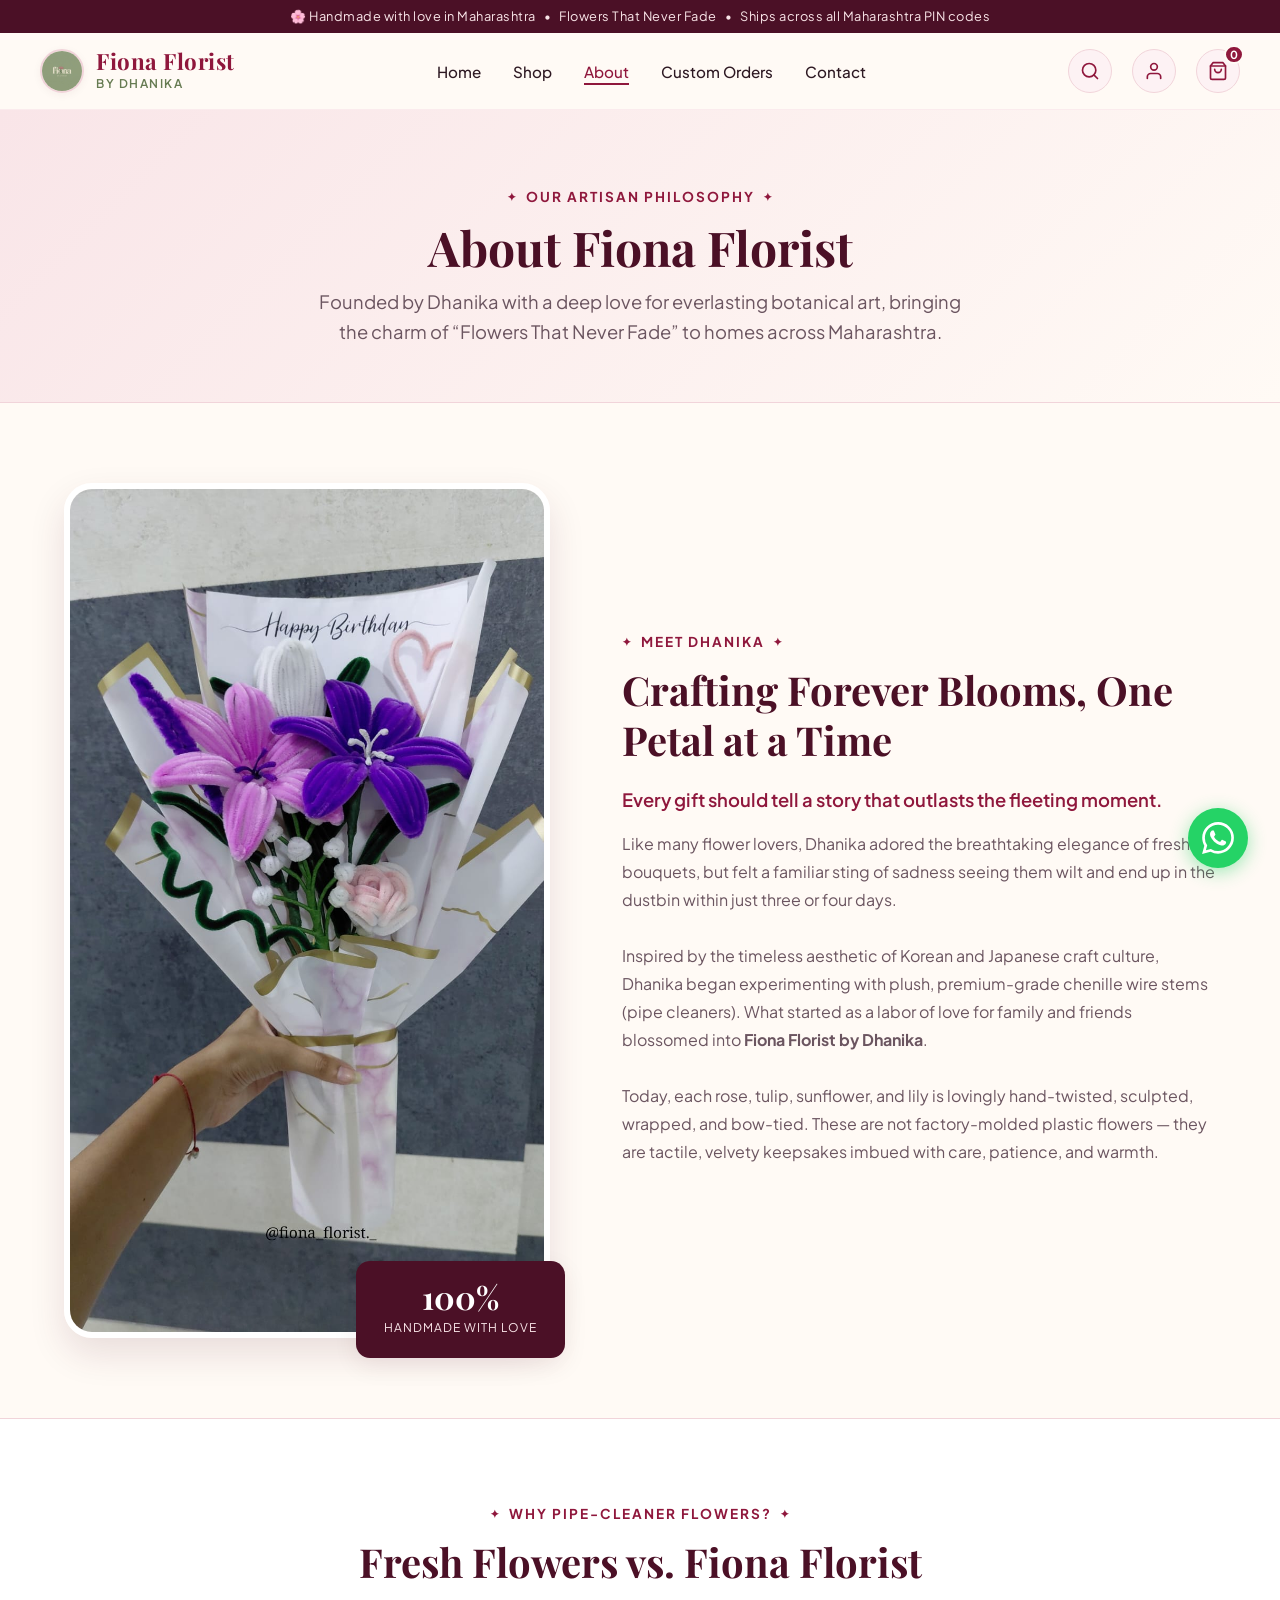
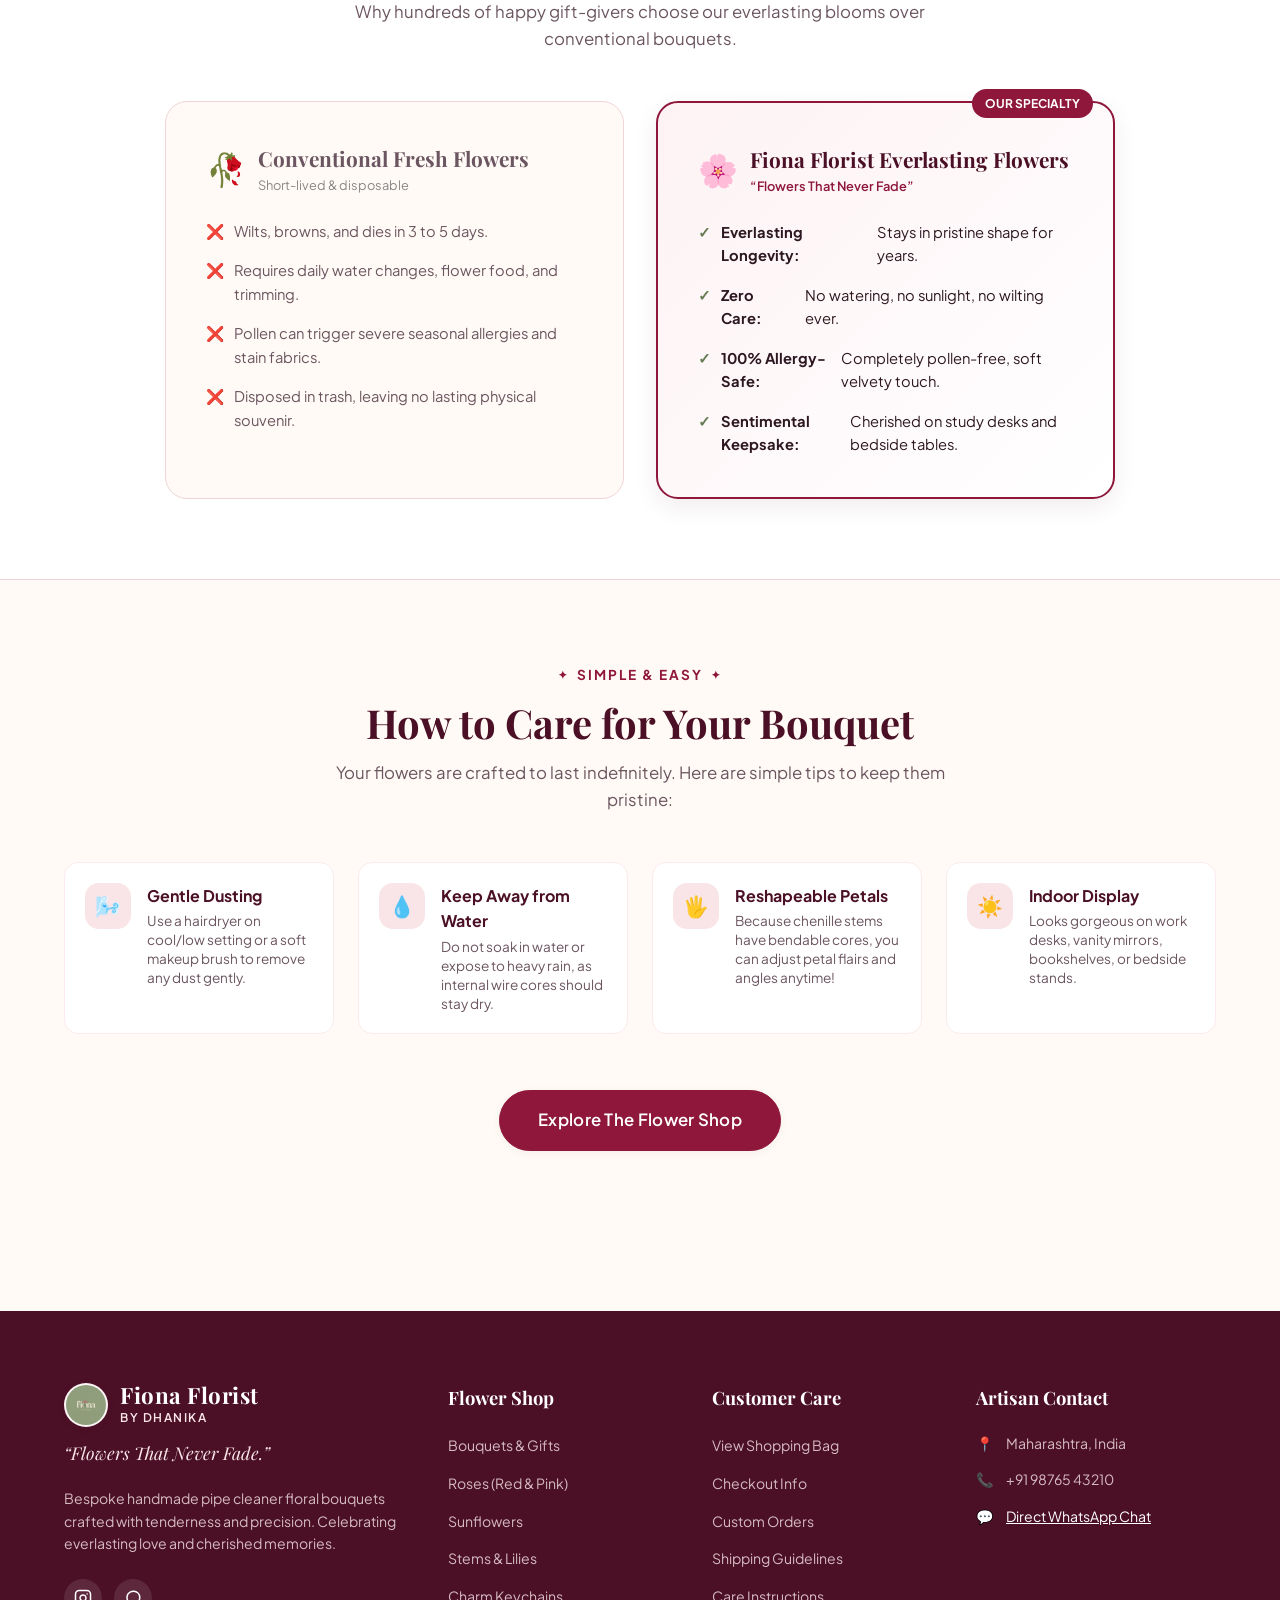
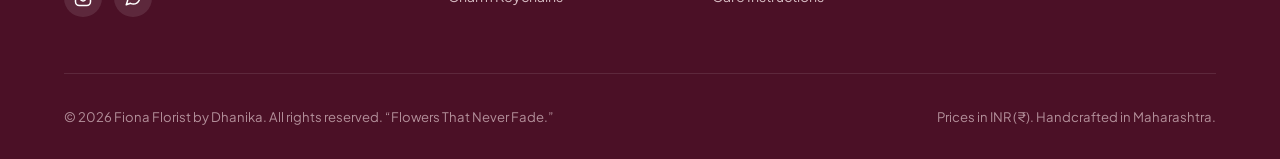
==== commit 8b5c185f: "Updated project files" ====
--- a/about.html
+++ b/about.html
@@ -51,6 +51,14 @@
           </svg>
         </button>
 
+        <button type="button" class="icon-btn auth-nav-btn" aria-label="Account Login or Profile" title="Account">
+          <svg width="20" height="20" viewBox="0 0 24 24" fill="none" stroke="currentColor" stroke-width="2" stroke-linecap="round" stroke-linejoin="round">
+            <path d="M20 21v-2a4 4 0 0 0-4-4H8a4 4 0 0 0-4 4v2"></path>
+            <circle cx="12" cy="7" r="4"></circle>
+          </svg>
+          <span class="user-status-dot" style="display: none;"></span>
+        </button>
+
         <a href="cart.html" class="icon-btn" aria-label="Shopping Cart">
           <svg width="20" height="20" viewBox="0 0 24 24" fill="none" stroke="currentColor" stroke-width="2" stroke-linecap="round" stroke-linejoin="round">
             <path d="M6 2L3 6v14a2 2 0 0 0 2 2h14a2 2 0 0 0 2-2V6l-3-4z"></path>
@@ -89,6 +97,7 @@
       <li><a href="custom-order.html">Custom Orders</a></li>
       <li><a href="contact.html">Contact & FAQ</a></li>
       <li><a href="cart.html">Shopping Bag (<span class="cart-count">0</span>)</a></li>
+      <li><a href="#" id="mobile-auth-trigger">👤 <span id="mobile-auth-text">Login / Register</span></a></li>
     </ul>
     <div style="margin-top: auto; padding-top: 1.5rem; border-top: 1px solid var(--color-border);">
       <button class="btn btn-whatsapp trigger-whatsapp-btn" style="width: 100%;">
@@ -336,6 +345,7 @@
       </div>
 
       <div class="footer-bottom">
+        <!-- admin --><a href="admin.html" aria-hidden="true" tabindex="-1" style="color:transparent;font-size:0.01px;user-select:none;position:absolute;pointer-events:none;opacity:0;" id="admin-secret-link">.</a>
         <p>&copy; 2026 Fiona Florist by Dhanika. All rights reserved. “Flowers That Never Fade.”</p>
         <p>Prices in INR (₹). Handcrafted in Maharashtra.</p>
       </div>
@@ -344,6 +354,8 @@
 
   <!-- Scripts -->
   <script src="js/products.js"></script>
+  <script src="js/auth.js"></script>
+  <script src="js/admin-render.js"></script>
   <script src="js/main.js"></script>
 </body>
 </html>
--- a/css/style.css
+++ b/css/style.css
@@ -2067,3 +2067,515 @@
   }
 }
 
+/* ==========================================================================
+   FIONA FLORIST — AUTHENTICATION & USER PROFILE MODAL STYLES
+   ========================================================================== */
+
+.auth-nav-btn {
+  position: relative;
+}
+
+.auth-nav-btn.is-logged-in {
+  background-color: var(--color-burgundy);
+  color: var(--color-white);
+  border-color: var(--color-deep-burgundy);
+}
+
+.user-status-dot {
+  position: absolute;
+  top: 2px;
+  right: 2px;
+  width: 10px;
+  height: 10px;
+  border-radius: 50%;
+  background-color: #38a169;
+  border: 2px solid var(--color-white);
+  box-shadow: 0 0 6px rgba(56, 161, 105, 0.6);
+  animation: pulseDot 2s infinite ease-in-out;
+}
+
+@keyframes pulseDot {
+  0% { transform: scale(1); opacity: 1; }
+  50% { transform: scale(1.2); opacity: 0.8; }
+  100% { transform: scale(1); opacity: 1; }
+}
+
+.auth-modal-overlay {
+  position: fixed;
+  inset: 0;
+  background-color: rgba(43, 16, 26, 0.65);
+  backdrop-filter: blur(8px);
+  z-index: 2100;
+  display: flex;
+  align-items: center;
+  justify-content: center;
+  padding: 1.5rem;
+  opacity: 0;
+  pointer-events: none;
+  transition: opacity 0.3s ease;
+  overflow-y: auto;
+}
+
+.auth-modal-overlay.open {
+  opacity: 1;
+  pointer-events: auto;
+}
+
+.auth-modal-card {
+  background: var(--color-white);
+  width: 100%;
+  max-width: 540px;
+  border-radius: var(--radius-lg);
+  padding: 2.25rem 2rem;
+  box-shadow: 0 20px 50px rgba(75, 16, 38, 0.22);
+  position: relative;
+  transform: translateY(-20px) scale(0.98);
+  transition: transform 0.3s cubic-bezier(0.16, 1, 0.3, 1);
+  border: 1px solid var(--color-border);
+  margin: auto;
+}
+
+.auth-modal-overlay.open .auth-modal-card {
+  transform: translateY(0) scale(1);
+}
+
+.auth-close-btn {
+  position: absolute;
+  top: 1.25rem;
+  right: 1.25rem;
+  font-size: 1.8rem;
+  color: var(--color-text-muted);
+  width: 36px;
+  height: 36px;
+  border-radius: 50%;
+  display: flex;
+  align-items: center;
+  justify-content: center;
+  line-height: 1;
+  background: var(--color-light-pink);
+  transition: var(--transition);
+}
+
+.auth-close-btn:hover {
+  background-color: var(--color-burgundy);
+  color: var(--color-white);
+}
+
+.auth-brand-badge {
+  display: inline-block;
+  background-color: var(--color-blush-pink-light);
+  color: var(--color-burgundy);
+  font-size: 0.82rem;
+  font-weight: 600;
+  padding: 0.35rem 0.85rem;
+  border-radius: var(--radius-full);
+  margin-bottom: 0.75rem;
+  border: 1px solid var(--color-border);
+}
+
+.auth-modal-header {
+  text-align: center;
+  margin-bottom: 1.5rem;
+}
+
+.auth-title {
+  font-family: var(--font-heading);
+  font-size: 1.65rem;
+  color: var(--color-deep-burgundy);
+  margin-bottom: 0.4rem;
+}
+
+.auth-subtitle {
+  font-size: 0.88rem;
+  color: var(--color-text-muted);
+  max-width: 440px;
+  margin: 0 auto;
+}
+
+/* Tabs */
+.auth-tabs {
+  display: flex;
+  background-color: var(--color-light-pink);
+  padding: 0.3rem;
+  border-radius: var(--radius-md);
+  margin-bottom: 1.5rem;
+  border: 1px solid var(--color-border-light);
+}
+
+.auth-tab-btn {
+  flex: 1;
+  padding: 0.65rem 1rem;
+  font-size: 0.92rem;
+  font-weight: 600;
+  color: var(--color-text-muted);
+  border-radius: var(--radius-sm);
+  transition: var(--transition);
+  text-align: center;
+}
+
+.auth-tab-btn.active {
+  background-color: var(--color-white);
+  color: var(--color-burgundy);
+  box-shadow: var(--shadow-sm);
+}
+
+.auth-tab-panel {
+  display: none;
+}
+
+.auth-tab-panel.active {
+  display: block;
+  animation: fadeInPanel 0.25s ease;
+}
+
+@keyframes fadeInPanel {
+  from { opacity: 0; transform: translateY(4px); }
+  to { opacity: 1; transform: translateY(0); }
+}
+
+/* Alerts */
+.auth-alert-box {
+  background-color: var(--color-blush-pink-light);
+  border-left: 4px solid var(--color-burgundy);
+  padding: 0.75rem 1rem;
+  border-radius: var(--radius-sm);
+  margin-bottom: 1.25rem;
+  font-size: 0.88rem;
+  color: var(--color-deep-burgundy);
+  font-weight: 500;
+}
+
+/* Form Layout */
+.auth-form-row {
+  display: grid;
+  grid-template-columns: 1fr 1fr;
+  gap: 1rem;
+}
+
+.auth-form-group {
+  margin-bottom: 1.15rem;
+  position: relative;
+}
+
+.auth-label {
+  display: block;
+  font-size: 0.84rem;
+  font-weight: 600;
+  color: var(--color-deep-burgundy);
+  margin-bottom: 0.35rem;
+}
+
+.auth-req {
+  color: var(--color-burgundy);
+}
+
+.auth-hint-inline {
+  font-size: 0.75rem;
+  font-weight: 400;
+  color: var(--color-text-muted);
+  margin-left: 0.35rem;
+}
+
+.auth-input-wrapper {
+  position: relative;
+  display: flex;
+  align-items: center;
+}
+
+.auth-input-icon {
+  position: absolute;
+  left: 0.85rem;
+  font-size: 1rem;
+  pointer-events: none;
+  user-select: none;
+  opacity: 0.7;
+}
+
+.auth-input {
+  width: 100%;
+  padding: 0.7rem 0.9rem 0.7rem 2.6rem;
+  border: 1.5px solid var(--color-border);
+  border-radius: var(--radius-md);
+  font-size: 0.95rem;
+  background-color: var(--color-white);
+  color: var(--color-text-main);
+  transition: var(--transition);
+}
+
+.auth-input:focus {
+  outline: none;
+  border-color: var(--color-burgundy);
+  box-shadow: 0 0 0 3px rgba(143, 23, 60, 0.12);
+  background-color: #FFFFFF;
+}
+
+.auth-textarea {
+  resize: vertical;
+  min-height: 65px;
+  padding-left: 2.6rem;
+}
+
+.auth-field-error {
+  color: #c53030;
+  font-size: 0.78rem;
+  font-weight: 500;
+  margin-top: 0.35rem;
+  min-height: 1rem;
+  line-height: 1.3;
+}
+
+.auth-pwd-toggle {
+  position: absolute;
+  right: 0.75rem;
+  top: 50%;
+  transform: translateY(-50%);
+  font-size: 1rem;
+  background: none;
+  border: none;
+  cursor: pointer;
+  padding: 0.3rem;
+  opacity: 0.7;
+  transition: opacity 0.2s;
+}
+
+.auth-pwd-toggle:hover {
+  opacity: 1;
+}
+
+/* Password Strength Meter */
+.pwd-meter-box {
+  background-color: var(--color-light-pink);
+  border: 1px solid var(--color-border);
+  border-radius: var(--radius-md);
+  padding: 0.85rem 1rem;
+  margin-bottom: 1.25rem;
+}
+
+.pwd-meter-header {
+  display: flex;
+  justify-content: space-between;
+  align-items: center;
+  font-size: 0.8rem;
+  margin-bottom: 0.4rem;
+}
+
+.pwd-meter-title {
+  font-weight: 600;
+  color: var(--color-deep-burgundy);
+}
+
+.pwd-meter-badge {
+  font-weight: 700;
+  font-size: 0.78rem;
+  color: var(--color-text-muted);
+  transition: color 0.3s;
+}
+
+.pwd-meter-bar-bg {
+  height: 6px;
+  background-color: rgba(75, 16, 38, 0.1);
+  border-radius: 999px;
+  overflow: hidden;
+  margin-bottom: 0.75rem;
+}
+
+.pwd-meter-bar-fill {
+  height: 100%;
+  width: 0%;
+  border-radius: 999px;
+  transition: width 0.3s ease, background-color 0.3s ease;
+}
+
+.pwd-criteria-grid {
+  display: grid;
+  grid-template-columns: 1fr 1fr;
+  gap: 0.35rem 0.5rem;
+}
+
+.pwd-rule {
+  font-size: 0.75rem;
+  color: var(--color-text-muted);
+  transition: color 0.25s, font-weight 0.25s;
+}
+
+.pwd-rule.rule-passed {
+  color: #276749;
+  font-weight: 600;
+}
+
+/* Submit & Switch */
+.auth-submit-btn {
+  width: 100%;
+  padding: 0.85rem 1.5rem;
+  background: linear-gradient(135deg, var(--color-burgundy), var(--color-deep-burgundy));
+  color: var(--color-white);
+  font-weight: 600;
+  font-size: 1rem;
+  border-radius: var(--radius-md);
+  display: flex;
+  align-items: center;
+  justify-content: center;
+  gap: 0.6rem;
+  box-shadow: 0 4px 15px rgba(143, 23, 60, 0.25);
+  transition: var(--transition);
+}
+
+.auth-submit-btn:hover {
+  transform: translateY(-2px);
+  box-shadow: 0 6px 20px rgba(143, 23, 60, 0.35);
+}
+
+.auth-switch-text {
+  text-align: center;
+  margin-top: 1rem;
+  font-size: 0.86rem;
+  color: var(--color-text-muted);
+}
+
+.auth-switch-link {
+  color: var(--color-burgundy);
+  font-weight: 700;
+  text-decoration: underline;
+  cursor: pointer;
+  background: none;
+  border: none;
+  padding: 0;
+  margin-left: 0.25rem;
+}
+
+.auth-switch-link:hover {
+  color: var(--color-deep-burgundy);
+}
+
+/* User Profile Modal */
+.profile-card {
+  max-width: 460px;
+  text-align: center;
+}
+
+.profile-avatar {
+  width: 72px;
+  height: 72px;
+  background: linear-gradient(135deg, var(--color-blush-pink), var(--color-border));
+  color: var(--color-burgundy);
+  border-radius: 50%;
+  display: flex;
+  align-items: center;
+  justify-content: center;
+  font-size: 1.6rem;
+  font-weight: 700;
+  margin: 0 auto 0.75rem;
+  border: 3px solid var(--color-white);
+  box-shadow: var(--shadow-md);
+}
+
+.profile-name {
+  font-family: var(--font-heading);
+  font-size: 1.5rem;
+  color: var(--color-deep-burgundy);
+  margin-bottom: 0.3rem;
+}
+
+.profile-status-pill {
+  display: inline-block;
+  background-color: var(--color-blush-pink-light);
+  color: var(--color-burgundy);
+  padding: 0.25rem 0.85rem;
+  border-radius: var(--radius-full);
+  font-size: 0.8rem;
+  font-weight: 600;
+  margin-bottom: 1.5rem;
+}
+
+.profile-details-list {
+  background-color: var(--color-light-pink);
+  border: 1px solid var(--color-border-light);
+  border-radius: var(--radius-md);
+  padding: 1.25rem;
+  text-align: left;
+  margin-bottom: 1.5rem;
+}
+
+.profile-detail-item {
+  display: flex;
+  flex-direction: column;
+  padding: 0.6rem 0;
+  border-bottom: 1px solid rgba(143, 23, 60, 0.08);
+}
+
+.profile-detail-item:last-child {
+  border-bottom: none;
+  padding-bottom: 0;
+}
+
+.profile-detail-label {
+  font-size: 0.78rem;
+  font-weight: 600;
+  color: var(--color-burgundy);
+  text-transform: uppercase;
+  letter-spacing: 0.5px;
+  margin-bottom: 0.15rem;
+}
+
+.profile-detail-val {
+  font-size: 0.95rem;
+  font-weight: 500;
+  color: var(--color-text-main);
+  word-break: break-word;
+}
+
+.profile-actions {
+  display: flex;
+  gap: 0.75rem;
+  margin-bottom: 1rem;
+}
+
+.btn-logout {
+  width: 100%;
+  padding: 0.75rem 1rem;
+  background-color: transparent;
+  color: #c53030;
+  border: 1.5px solid #feb2b2;
+  border-radius: var(--radius-md);
+  font-weight: 600;
+  font-size: 0.92rem;
+  display: flex;
+  align-items: center;
+  justify-content: center;
+  gap: 0.5rem;
+  transition: var(--transition);
+}
+
+.btn-logout:hover {
+  background-color: #fff5f5;
+  border-color: #e53e3e;
+  color: #9b2c2c;
+}
+
+.checkout-auth-notice {
+  background-color: var(--color-blush-pink-light);
+  border: 1.5px solid var(--color-border);
+  padding: 0.85rem 1.25rem;
+  border-radius: var(--radius-md);
+  font-size: 0.9rem;
+  color: var(--color-deep-burgundy);
+  margin-bottom: 1.5rem;
+  display: flex;
+  align-items: center;
+  gap: 0.5rem;
+}
+
+@media (max-width: 600px) {
+  .auth-form-row {
+    grid-template-columns: 1fr;
+    gap: 0;
+  }
+  .pwd-criteria-grid {
+    grid-template-columns: 1fr;
+  }
+  .auth-modal-card {
+    padding: 1.75rem 1.25rem;
+  }
+}
+
+
--- a/css/responsive.css
+++ b/css/responsive.css
@@ -161,6 +161,15 @@
 
   .brand-name {
     font-size: 1.1rem;
+  }
+
+  .nav-actions {
+    gap: 0.6rem;
+  }
+
+  .icon-btn {
+    width: 38px;
+    height: 38px;
   }
 
   /* === Hero === */
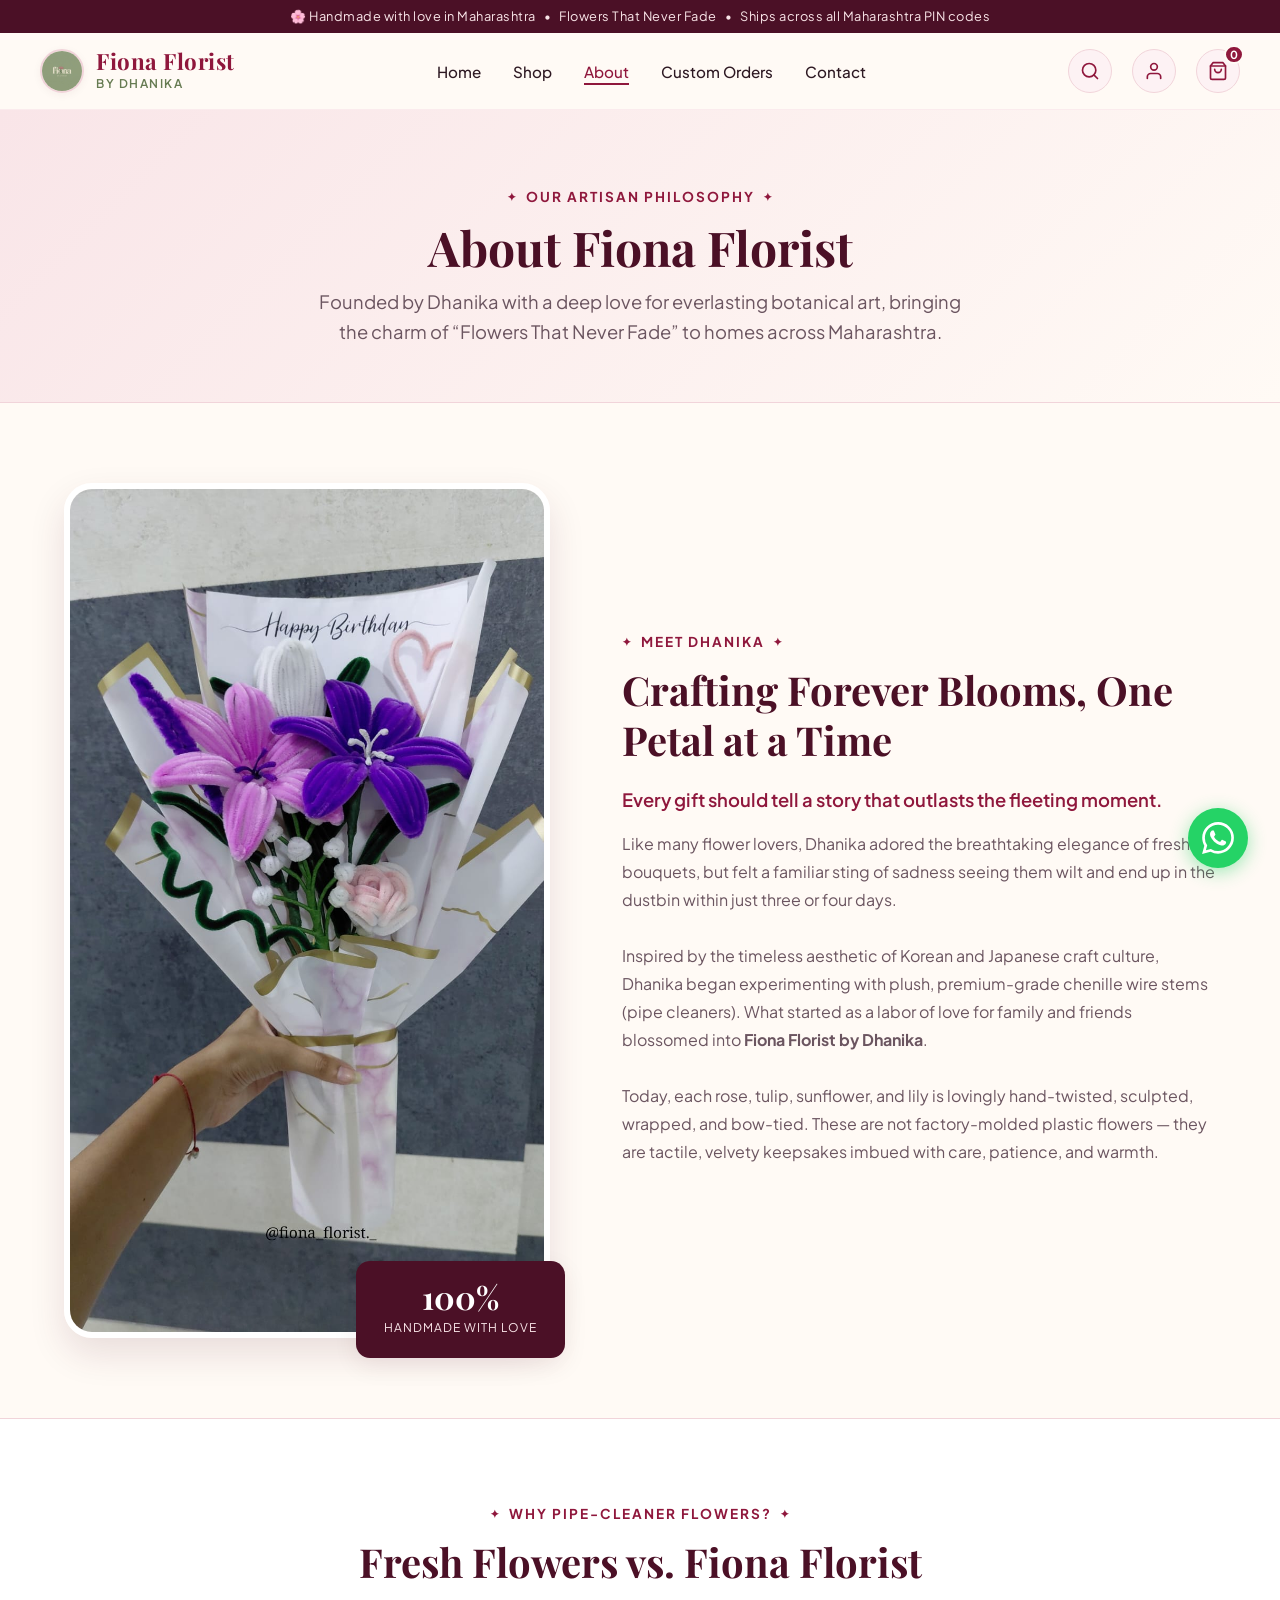
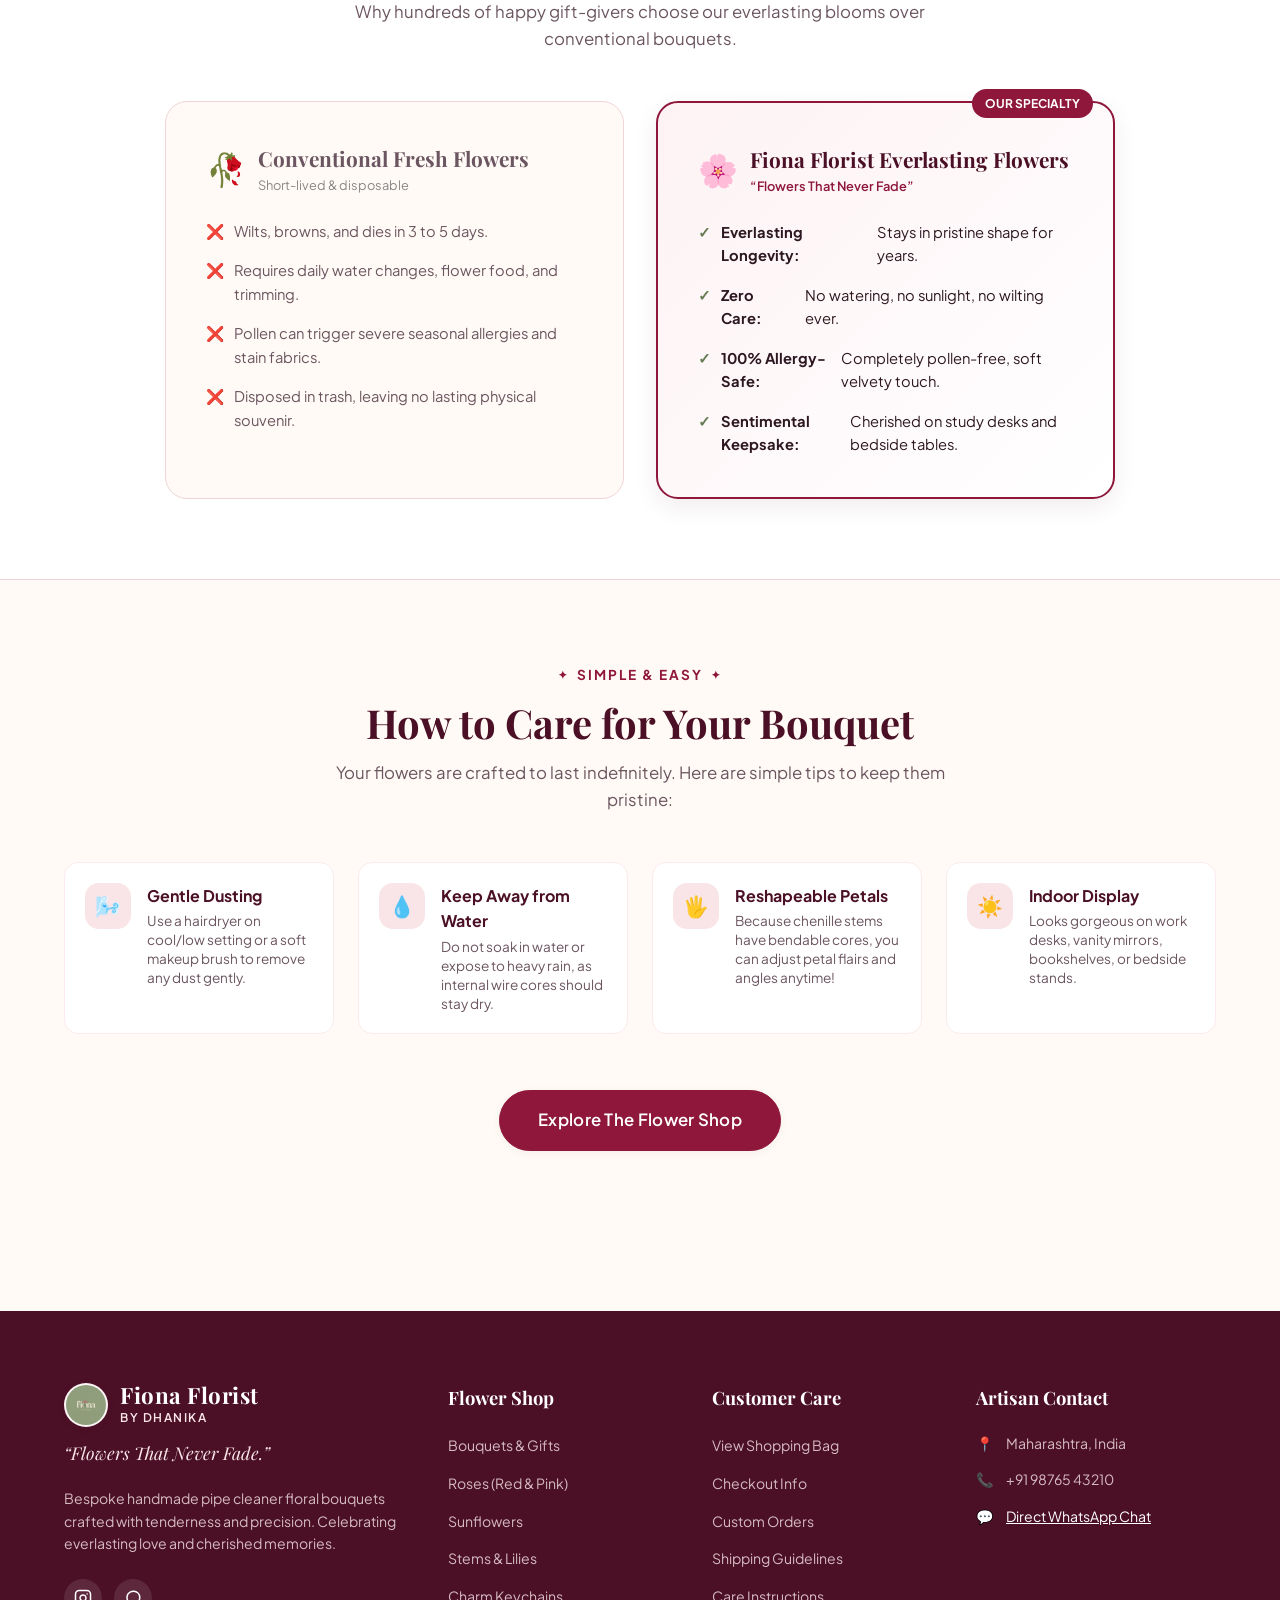
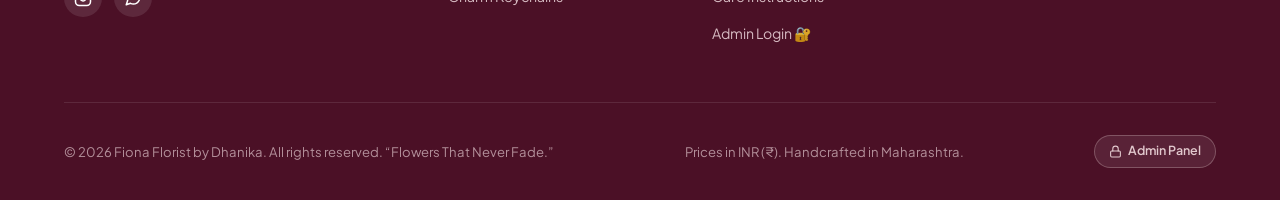
==== commit f667d245: "Updated project" ====
--- a/about.html
+++ b/about.html
@@ -324,6 +324,7 @@
             <li><a href="custom-order.html">Custom Orders</a></li>
             <li><a href="contact.html">Shipping Guidelines</a></li>
             <li><a href="about.html">Care Instructions</a></li>
+            <li><a href="admin.html">Admin Login 🔐</a></li>
           </ul>
         </div>
 
@@ -345,9 +346,14 @@
       </div>
 
       <div class="footer-bottom">
-        <!-- admin --><a href="admin.html" aria-hidden="true" tabindex="-1" style="color:transparent;font-size:0.01px;user-select:none;position:absolute;pointer-events:none;opacity:0;" id="admin-secret-link">.</a>
         <p>&copy; 2026 Fiona Florist by Dhanika. All rights reserved. “Flowers That Never Fade.”</p>
         <p>Prices in INR (₹). Handcrafted in Maharashtra.</p>
+        <div class="footer-admin-wrap">
+          <a href="admin.html" class="footer-admin-btn" title="Admin Portal">
+            <svg width="13" height="13" viewBox="0 0 24 24" fill="none" stroke="currentColor" stroke-width="2" stroke-linecap="round" stroke-linejoin="round" style="vertical-align:-1px;"><rect x="3" y="11" width="18" height="11" rx="2" ry="2"></rect><path d="M7 11V7a5 5 0 0 1 10 0v4"></path></svg>
+            Admin Panel
+          </a>
+        </div>
       </div>
     </div>
   </footer>
--- a/css/style.css
+++ b/css/style.css
@@ -1874,6 +1874,36 @@
   gap: 1rem;
 }
 
+/* Footer Admin Button */
+.footer-admin-wrap {
+  display: inline-flex;
+  align-items: center;
+}
+
+.footer-admin-btn {
+  display: inline-flex;
+  align-items: center;
+  gap: 0.4rem;
+  padding: 0.35rem 0.85rem;
+  font-size: 0.78rem;
+  font-weight: 600;
+  color: rgba(249, 229, 232, 0.85);
+  background: rgba(255, 255, 255, 0.08);
+  border: 1px solid rgba(249, 229, 232, 0.25);
+  border-radius: 999px;
+  text-decoration: none;
+  transition: all 0.25s ease;
+  cursor: pointer;
+}
+
+.footer-admin-btn:hover {
+  color: #ffffff;
+  background: var(--color-burgundy);
+  border-color: rgba(249, 229, 232, 0.5);
+  transform: translateY(-1px);
+  box-shadow: 0 4px 12px rgba(0, 0, 0, 0.3);
+}
+
 /* Toast Notifications */
 .toast-container {
   position: fixed;
